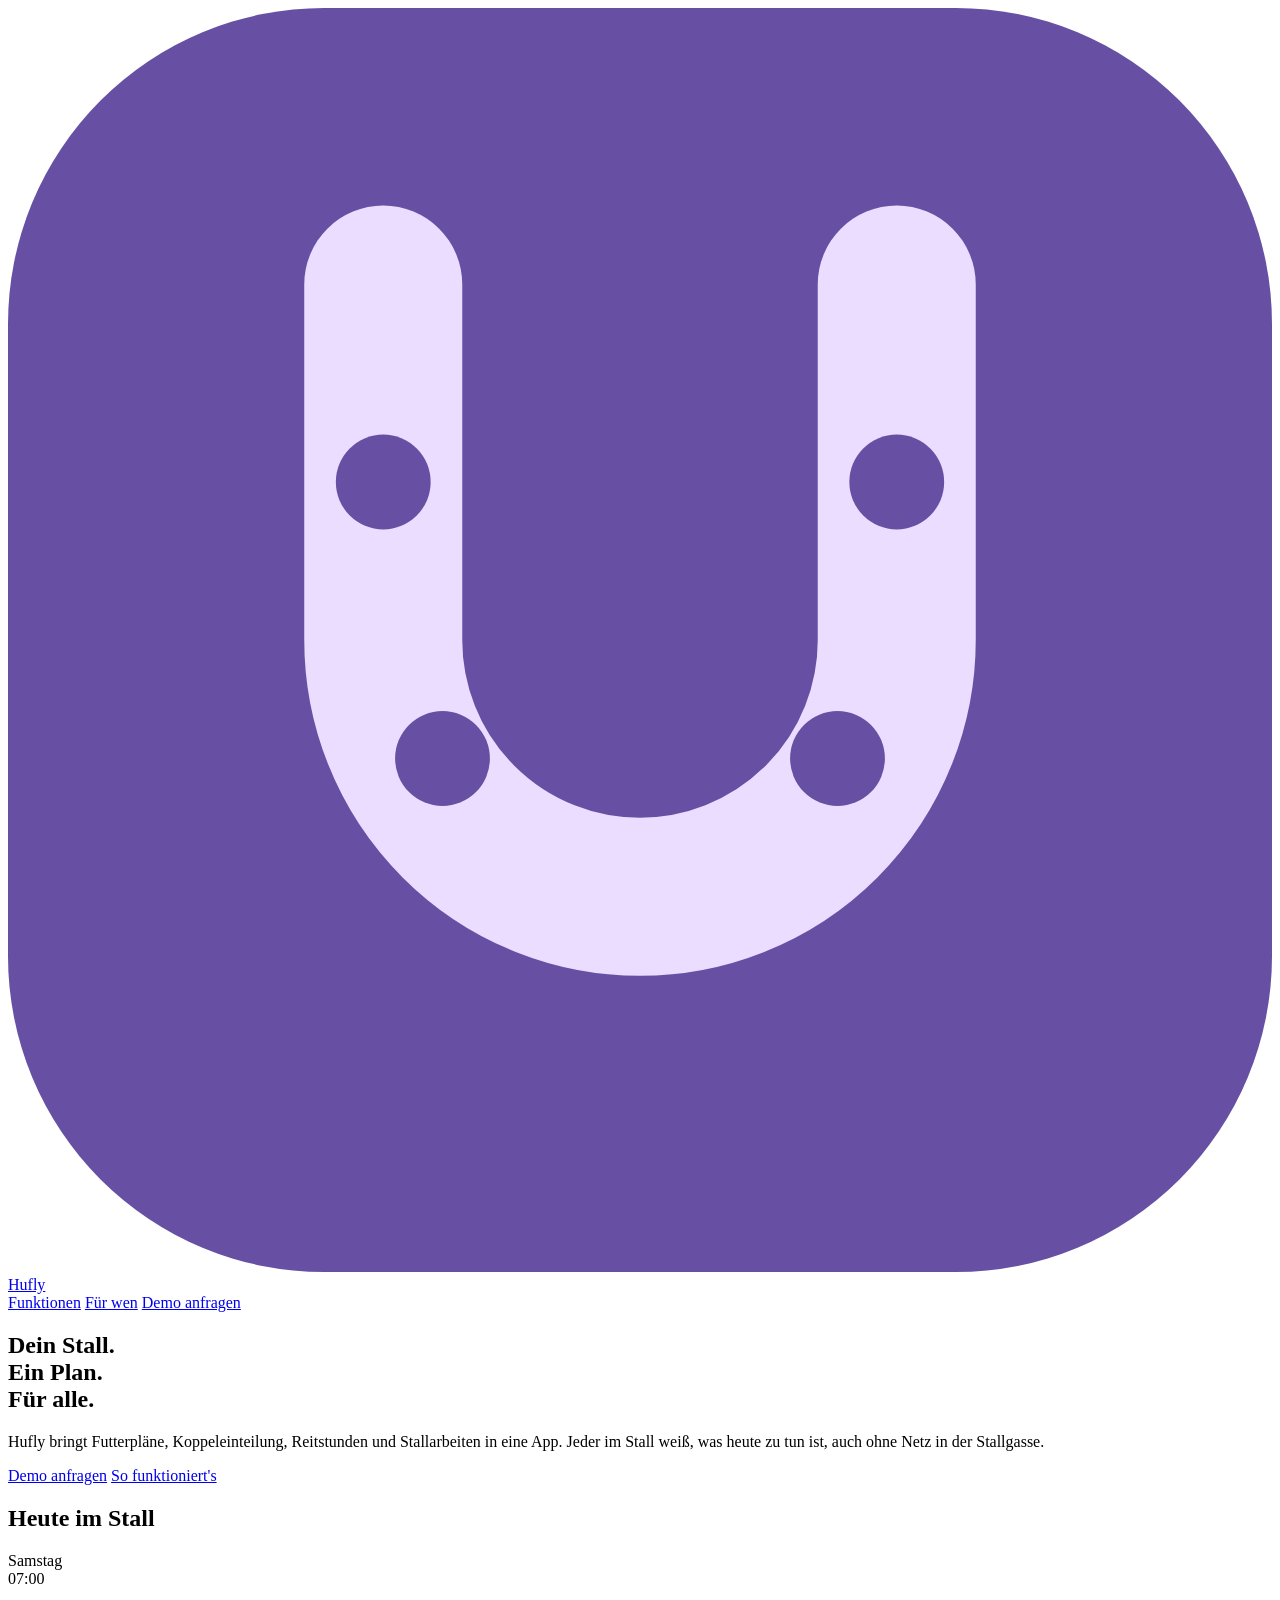
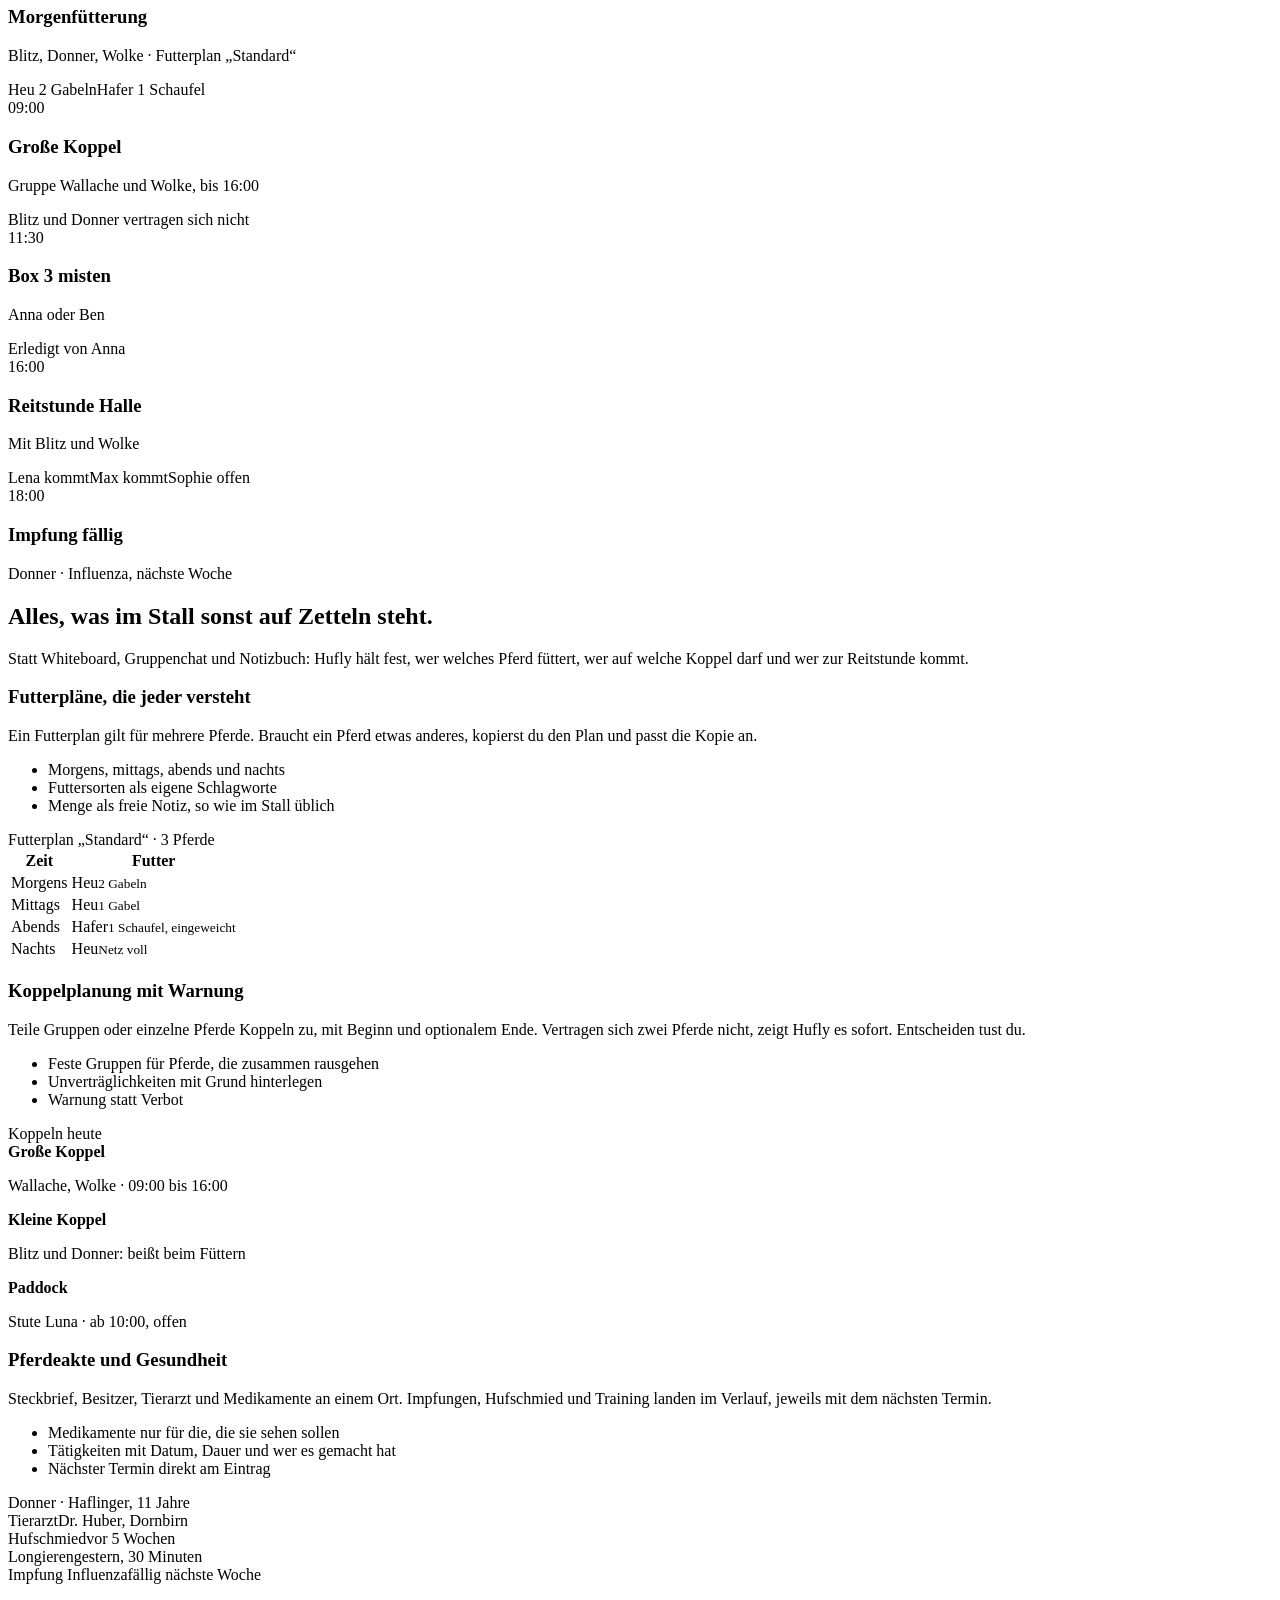
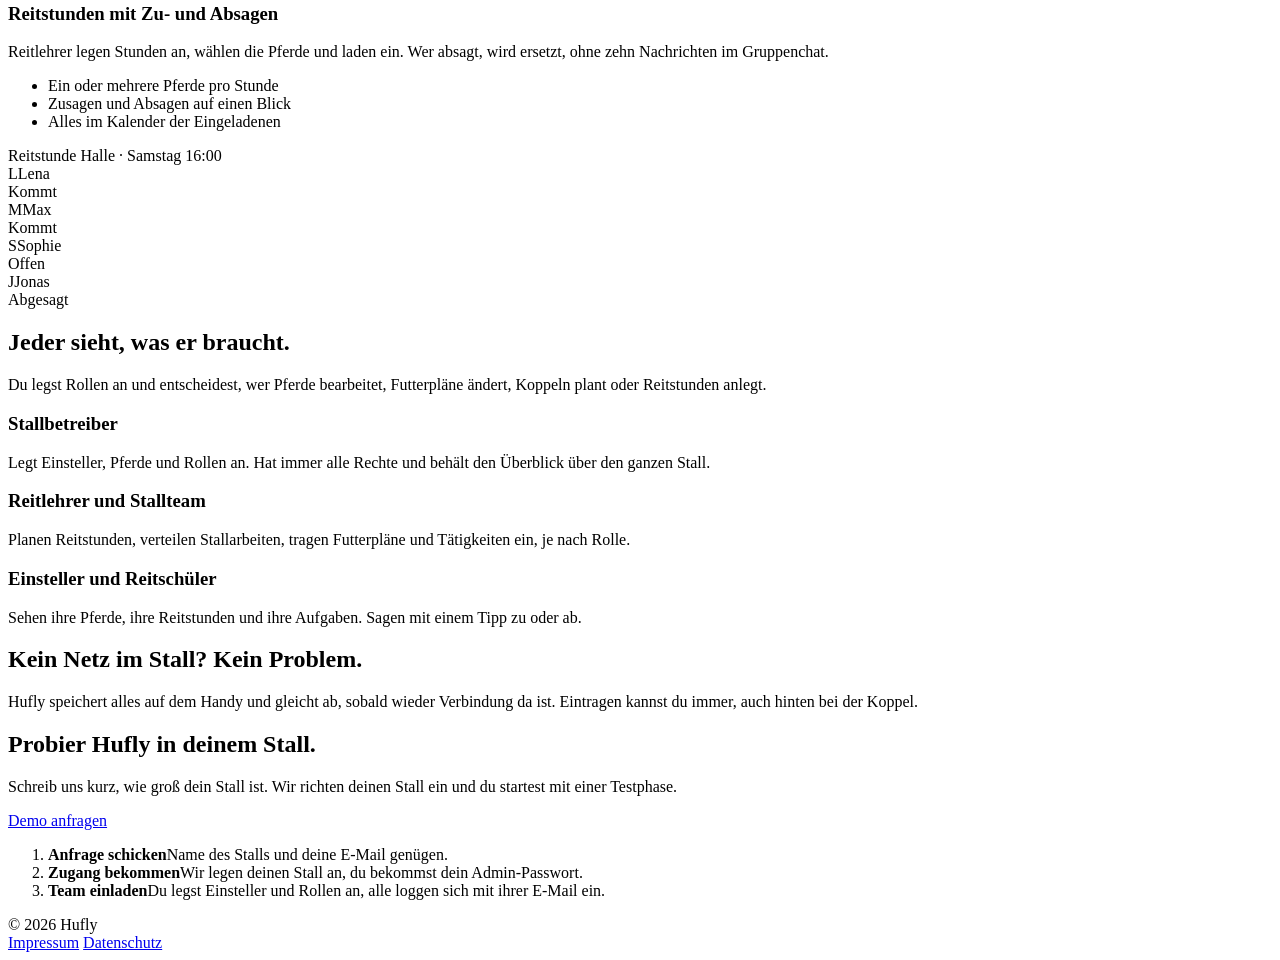
==== src/main/resources/static/index.html @ 6382a230 "Add the public sales website German landing page in the app's Material 3 colours with a "Heute im St" ====
<!doctype html>
<html lang="de">
<head>
<meta charset="utf-8">
<meta name="viewport" content="width=device-width, initial-scale=1">
<title>Hufly – Stallverwaltung für Pferde, Futter, Koppel und Reitstunden</title>
<meta name="description" content="Hufly organisiert deinen Stall: Pferdeakten, Futterpläne, Koppelplanung, Reitstunden und Stallarbeiten in einer App. Funktioniert auch ohne Netz.">
<meta name="theme-color" content="#6750A4">
<link rel="icon" href="/favicon.svg" type="image/svg+xml">
<link rel="preload" href="/assets/fonts/bricolage-grotesque-latin.woff2" as="font" type="font/woff2" crossorigin>
<link rel="stylesheet" href="/assets/site.css">
</head>
<body>

<header class="site-header">
  <div class="wrap">
    <a class="brand" href="/" aria-label="Hufly Startseite">
      <svg viewBox="0 0 64 64" aria-hidden="true"><rect width="64" height="64" rx="16" fill="#6750A4"/><path d="M19 14v18a13 13 0 0 0 26 0V14" fill="none" stroke="#EADDFF" stroke-width="8" stroke-linecap="round"/><g fill="#6750A4"><circle cx="19" cy="24" r="2.4"/><circle cx="45" cy="24" r="2.4"/><circle cx="22" cy="38" r="2.4"/><circle cx="42" cy="38" r="2.4"/></g></svg>
      Hufly
    </a>
    <nav class="site-nav" aria-label="Hauptnavigation">
      <a href="#funktionen">Funktionen</a>
      <a href="#rollen">Für wen</a>
      <a class="button small" href="#kontakt">Demo anfragen</a>
    </nav>
  </div>
</header>

<main>
  <section class="hero">
    <div class="wrap">
      <div>
        <h1>Dein Stall.<br>Ein Plan.<br>Für alle.</h1>
        <p class="lead">Hufly bringt Futterpläne, Koppeleinteilung, Reitstunden und Stallarbeiten in eine App. Jeder im Stall weiß, was heute zu tun ist, auch ohne Netz in der Stallgasse.</p>
        <div class="actions">
          <a class="button" href="#kontakt">Demo anfragen</a>
          <a class="button quiet" href="#funktionen">So funktioniert's</a>
        </div>
      </div>

      <section class="board" aria-label="Beispiel: ein Tag im Stall in der Hufly-App">
        <div class="board-head">
          <h2>Heute im Stall</h2>
          <span>Samstag</span>
        </div>
        <div class="slot">
          <time>07:00</time>
          <div>
            <h3>Morgenfütterung</h3>
            <p>Blitz, Donner, Wolke · Futterplan „Standard“</p>
            <div class="tags"><span class="tag">Heu 2 Gabeln</span><span class="tag">Hafer 1 Schaufel</span></div>
          </div>
        </div>
        <div class="slot">
          <time>09:00</time>
          <div>
            <h3>Große Koppel</h3>
            <p>Gruppe Wallache und Wolke, bis 16:00</p>
            <div class="tags"><span class="tag warn">Blitz und Donner vertragen sich nicht</span></div>
          </div>
        </div>
        <div class="slot">
          <time>11:30</time>
          <div>
            <h3>Box 3 misten</h3>
            <p>Anna oder Ben</p>
            <div class="tags"><span class="tag yes">Erledigt von Anna</span></div>
          </div>
        </div>
        <div class="slot">
          <time>16:00</time>
          <div>
            <h3>Reitstunde Halle</h3>
            <p>Mit Blitz und Wolke</p>
            <div class="tags"><span class="tag yes">Lena kommt</span><span class="tag yes">Max kommt</span><span class="tag">Sophie offen</span></div>
          </div>
        </div>
        <div class="slot">
          <time>18:00</time>
          <div>
            <h3>Impfung fällig</h3>
            <p>Donner · Influenza, nächste Woche</p>
          </div>
        </div>
      </section>
    </div>
  </section>

  <section class="features" id="funktionen">
    <div class="wrap">
      <h2 class="section-title">Alles, was im Stall sonst auf Zetteln steht.</h2>
      <p class="section-intro">Statt Whiteboard, Gruppenchat und Notizbuch: Hufly hält fest, wer welches Pferd füttert, wer auf welche Koppel darf und wer zur Reitstunde kommt.</p>

      <article class="feature">
        <div class="feature-text">
          <h3>Futterpläne, die jeder versteht</h3>
          <p>Ein Futterplan gilt für mehrere Pferde. Braucht ein Pferd etwas anderes, kopierst du den Plan und passt die Kopie an.</p>
          <ul>
            <li>Morgens, mittags, abends und nachts</li>
            <li>Futtersorten als eigene Schlagworte</li>
            <li>Menge als freie Notiz, so wie im Stall üblich</li>
          </ul>
        </div>
        <div class="panel" aria-label="Beispiel Futterplan">
          <div class="panel-title">Futterplan „Standard“ · 3 Pferde</div>
          <table class="mealplan">
            <thead><tr><th scope="col">Zeit</th><th scope="col">Futter</th></tr></thead>
            <tbody>
              <tr><td>Morgens</td><td>Heu<small>2 Gabeln</small></td></tr>
              <tr><td>Mittags</td><td>Heu<small>1 Gabel</small></td></tr>
              <tr><td>Abends</td><td>Hafer<small>1 Schaufel, eingeweicht</small></td></tr>
              <tr><td>Nachts</td><td>Heu<small>Netz voll</small></td></tr>
            </tbody>
          </table>
        </div>
      </article>

      <article class="feature">
        <div class="feature-text">
          <h3>Koppelplanung mit Warnung</h3>
          <p>Teile Gruppen oder einzelne Pferde Koppeln zu, mit Beginn und optionalem Ende. Vertragen sich zwei Pferde nicht, zeigt Hufly es sofort. Entscheiden tust du.</p>
          <ul>
            <li>Feste Gruppen für Pferde, die zusammen rausgehen</li>
            <li>Unverträglichkeiten mit Grund hinterlegen</li>
            <li>Warnung statt Verbot</li>
          </ul>
        </div>
        <div class="panel" aria-label="Beispiel Koppelplan">
          <div class="panel-title">Koppeln heute</div>
          <div class="paddock">
            <div class="paddock-row"><strong>Große Koppel</strong><p>Wallache, Wolke · 09:00 bis 16:00</p></div>
            <div class="paddock-row conflict"><strong>Kleine Koppel</strong><p>Blitz und Donner: beißt beim Füttern</p></div>
            <div class="paddock-row"><strong>Paddock</strong><p>Stute Luna · ab 10:00, offen</p></div>
          </div>
        </div>
      </article>

      <article class="feature">
        <div class="feature-text">
          <h3>Pferdeakte und Gesundheit</h3>
          <p>Steckbrief, Besitzer, Tierarzt und Medikamente an einem Ort. Impfungen, Hufschmied und Training landen im Verlauf, jeweils mit dem nächsten Termin.</p>
          <ul>
            <li>Medikamente nur für die, die sie sehen sollen</li>
            <li>Tätigkeiten mit Datum, Dauer und wer es gemacht hat</li>
            <li>Nächster Termin direkt am Eintrag</li>
          </ul>
        </div>
        <div class="panel" aria-label="Beispiel Pferdeakte">
          <div class="panel-title">Donner · Haflinger, 11 Jahre</div>
          <div class="record">
            <div class="record-row"><span>Tierarzt</span><span>Dr. Huber, Dornbirn</span></div>
            <div class="record-row"><span>Hufschmied</span><span>vor 5 Wochen</span></div>
            <div class="record-row"><span>Longieren</span><span>gestern, 30 Minuten</span></div>
            <div class="record-row due"><span>Impfung Influenza</span><span>fällig nächste Woche</span></div>
          </div>
        </div>
      </article>

      <article class="feature">
        <div class="feature-text">
          <h3>Reitstunden mit Zu- und Absagen</h3>
          <p>Reitlehrer legen Stunden an, wählen die Pferde und laden ein. Wer absagt, wird ersetzt, ohne zehn Nachrichten im Gruppenchat.</p>
          <ul>
            <li>Ein oder mehrere Pferde pro Stunde</li>
            <li>Zusagen und Absagen auf einen Blick</li>
            <li>Alles im Kalender der Eingeladenen</li>
          </ul>
        </div>
        <div class="panel" aria-label="Beispiel Reitstunde">
          <div class="panel-title">Reitstunde Halle · Samstag 16:00</div>
          <div class="invitees">
            <div class="invitee"><div><span class="avatar">L</span>Lena</div><span class="tag yes">Kommt</span></div>
            <div class="invitee"><div><span class="avatar">M</span>Max</div><span class="tag yes">Kommt</span></div>
            <div class="invitee"><div><span class="avatar">S</span>Sophie</div><span class="tag">Offen</span></div>
            <div class="invitee"><div><span class="avatar">J</span>Jonas</div><span class="tag warn">Abgesagt</span></div>
          </div>
        </div>
      </article>
    </div>
  </section>

  <section class="roles" id="rollen">
    <div class="wrap">
      <h2 class="section-title">Jeder sieht, was er braucht.</h2>
      <p class="section-intro">Du legst Rollen an und entscheidest, wer Pferde bearbeitet, Futterpläne ändert, Koppeln plant oder Reitstunden anlegt.</p>
      <div class="role-grid">
        <div class="role">
          <h3>Stallbetreiber</h3>
          <p>Legt Einsteller, Pferde und Rollen an. Hat immer alle Rechte und behält den Überblick über den ganzen Stall.</p>
        </div>
        <div class="role">
          <h3>Reitlehrer und Stallteam</h3>
          <p>Planen Reitstunden, verteilen Stallarbeiten, tragen Futterpläne und Tätigkeiten ein, je nach Rolle.</p>
        </div>
        <div class="role">
          <h3>Einsteller und Reitschüler</h3>
          <p>Sehen ihre Pferde, ihre Reitstunden und ihre Aufgaben. Sagen mit einem Tipp zu oder ab.</p>
        </div>
      </div>
    </div>
  </section>

  <section class="offline">
    <div class="wrap">
      <h2>Kein Netz im Stall? Kein Problem.</h2>
      <p>Hufly speichert alles auf dem Handy und gleicht ab, sobald wieder Verbindung da ist. Eintragen kannst du immer, auch hinten bei der Koppel.</p>
    </div>
  </section>

  <section class="contact" id="kontakt">
    <div class="wrap">
      <div>
        <h2>Probier Hufly in deinem Stall.</h2>
        <p class="section-intro">Schreib uns kurz, wie groß dein Stall ist. Wir richten deinen Stall ein und du startest mit einer Testphase.</p>
        <div class="actions contact-actions">
          <!-- TODO: real contact address -->
          <a class="button" href="mailto:kontakt@hufly.app?subject=Demo%20f%C3%BCr%20meinen%20Stall">Demo anfragen</a>
        </div>
      </div>
      <ol class="steps">
        <li><div><strong>Anfrage schicken</strong><span>Name des Stalls und deine E-Mail genügen.</span></div></li>
        <li><div><strong>Zugang bekommen</strong><span>Wir legen deinen Stall an, du bekommst dein Admin-Passwort.</span></div></li>
        <li><div><strong>Team einladen</strong><span>Du legst Einsteller und Rollen an, alle loggen sich mit ihrer E-Mail ein.</span></div></li>
      </ol>
    </div>
  </section>
</main>

<footer class="site-footer">
  <div class="wrap">
    <span>© 2026 Hufly</span>
    <nav aria-label="Rechtliches">
      <a href="/impressum.html">Impressum</a>
      <a href="/datenschutz.html">Datenschutz</a>
    </nav>
  </div>
</footer>

</body>
</html>
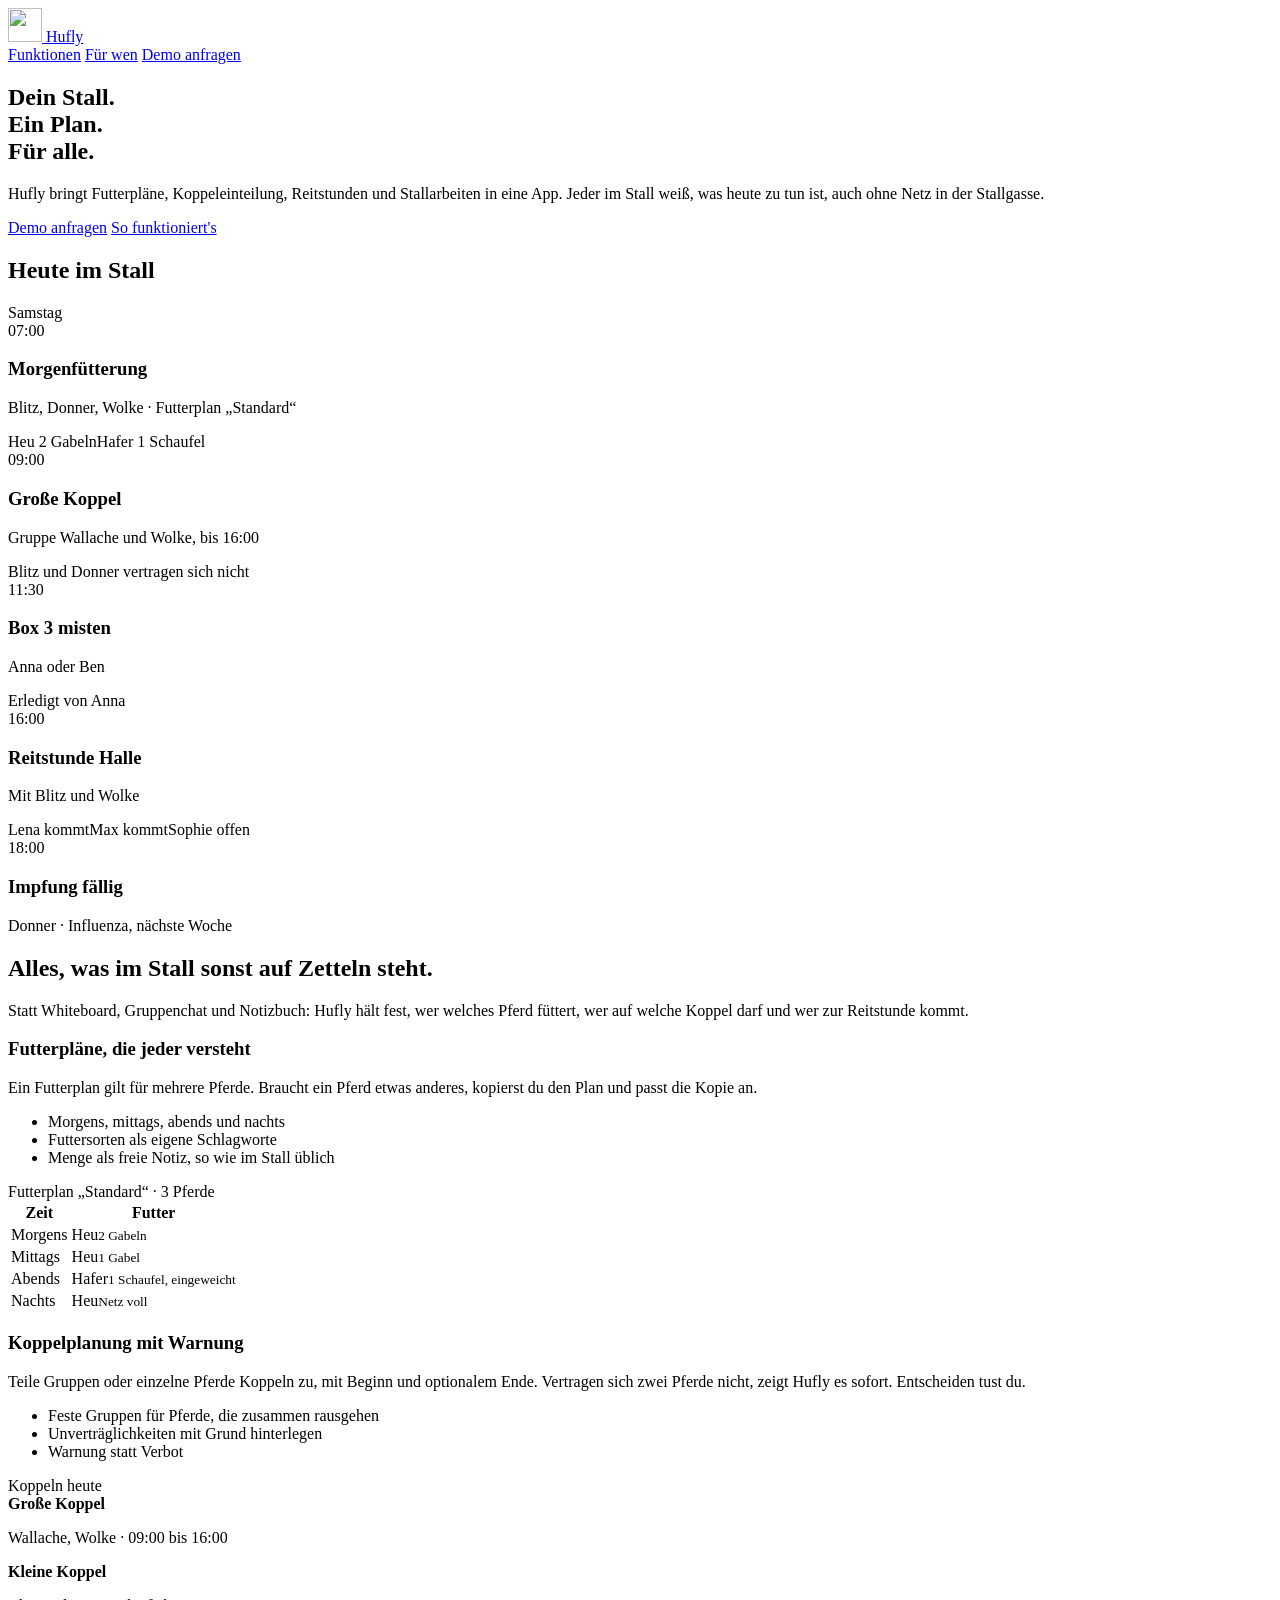
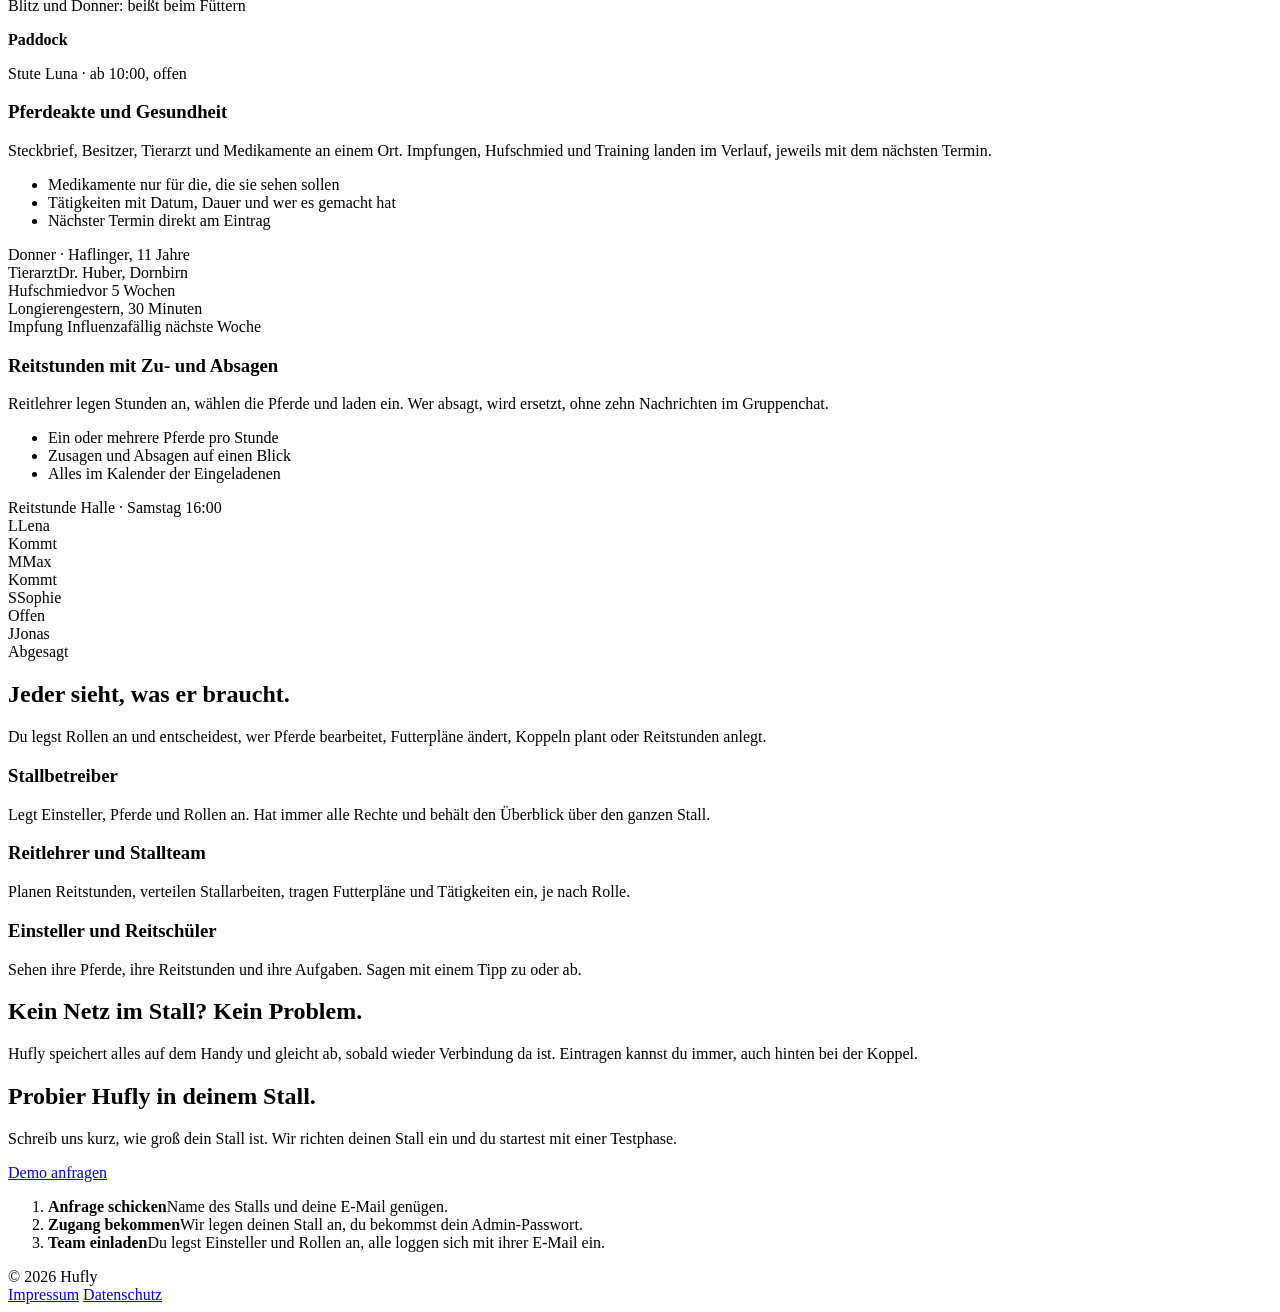
==== commit 554f8c18: "Use the app icon and its colours on the website, scroll smoothly The logo, favicon and apple-touch-i" ====
--- a/src/main/resources/static/index.html
+++ b/src/main/resources/static/index.html
@@ -5,8 +5,10 @@
 <meta name="viewport" content="width=device-width, initial-scale=1">
 <title>Hufly – Stallverwaltung für Pferde, Futter, Koppel und Reitstunden</title>
 <meta name="description" content="Hufly organisiert deinen Stall: Pferdeakten, Futterpläne, Koppelplanung, Reitstunden und Stallarbeiten in einer App. Funktioniert auch ohne Netz.">
-<meta name="theme-color" content="#6750A4">
+<meta name="theme-color" content="#F8F9FE" media="(prefers-color-scheme: light)">
+<meta name="theme-color" content="#111417" media="(prefers-color-scheme: dark)">
 <link rel="icon" href="/favicon.svg" type="image/svg+xml">
+<link rel="apple-touch-icon" href="/assets/apple-touch-icon.png">
 <link rel="preload" href="/assets/fonts/bricolage-grotesque-latin.woff2" as="font" type="font/woff2" crossorigin>
 <link rel="stylesheet" href="/assets/site.css">
 </head>
@@ -15,7 +17,7 @@
 <header class="site-header">
   <div class="wrap">
     <a class="brand" href="/" aria-label="Hufly Startseite">
-      <svg viewBox="0 0 64 64" aria-hidden="true"><rect width="64" height="64" rx="16" fill="#6750A4"/><path d="M19 14v18a13 13 0 0 0 26 0V14" fill="none" stroke="#EADDFF" stroke-width="8" stroke-linecap="round"/><g fill="#6750A4"><circle cx="19" cy="24" r="2.4"/><circle cx="45" cy="24" r="2.4"/><circle cx="22" cy="38" r="2.4"/><circle cx="42" cy="38" r="2.4"/></g></svg>
+      <img src="/favicon.svg" alt="" width="34" height="34">
       Hufly
     </a>
     <nav class="site-nav" aria-label="Hauptnavigation">
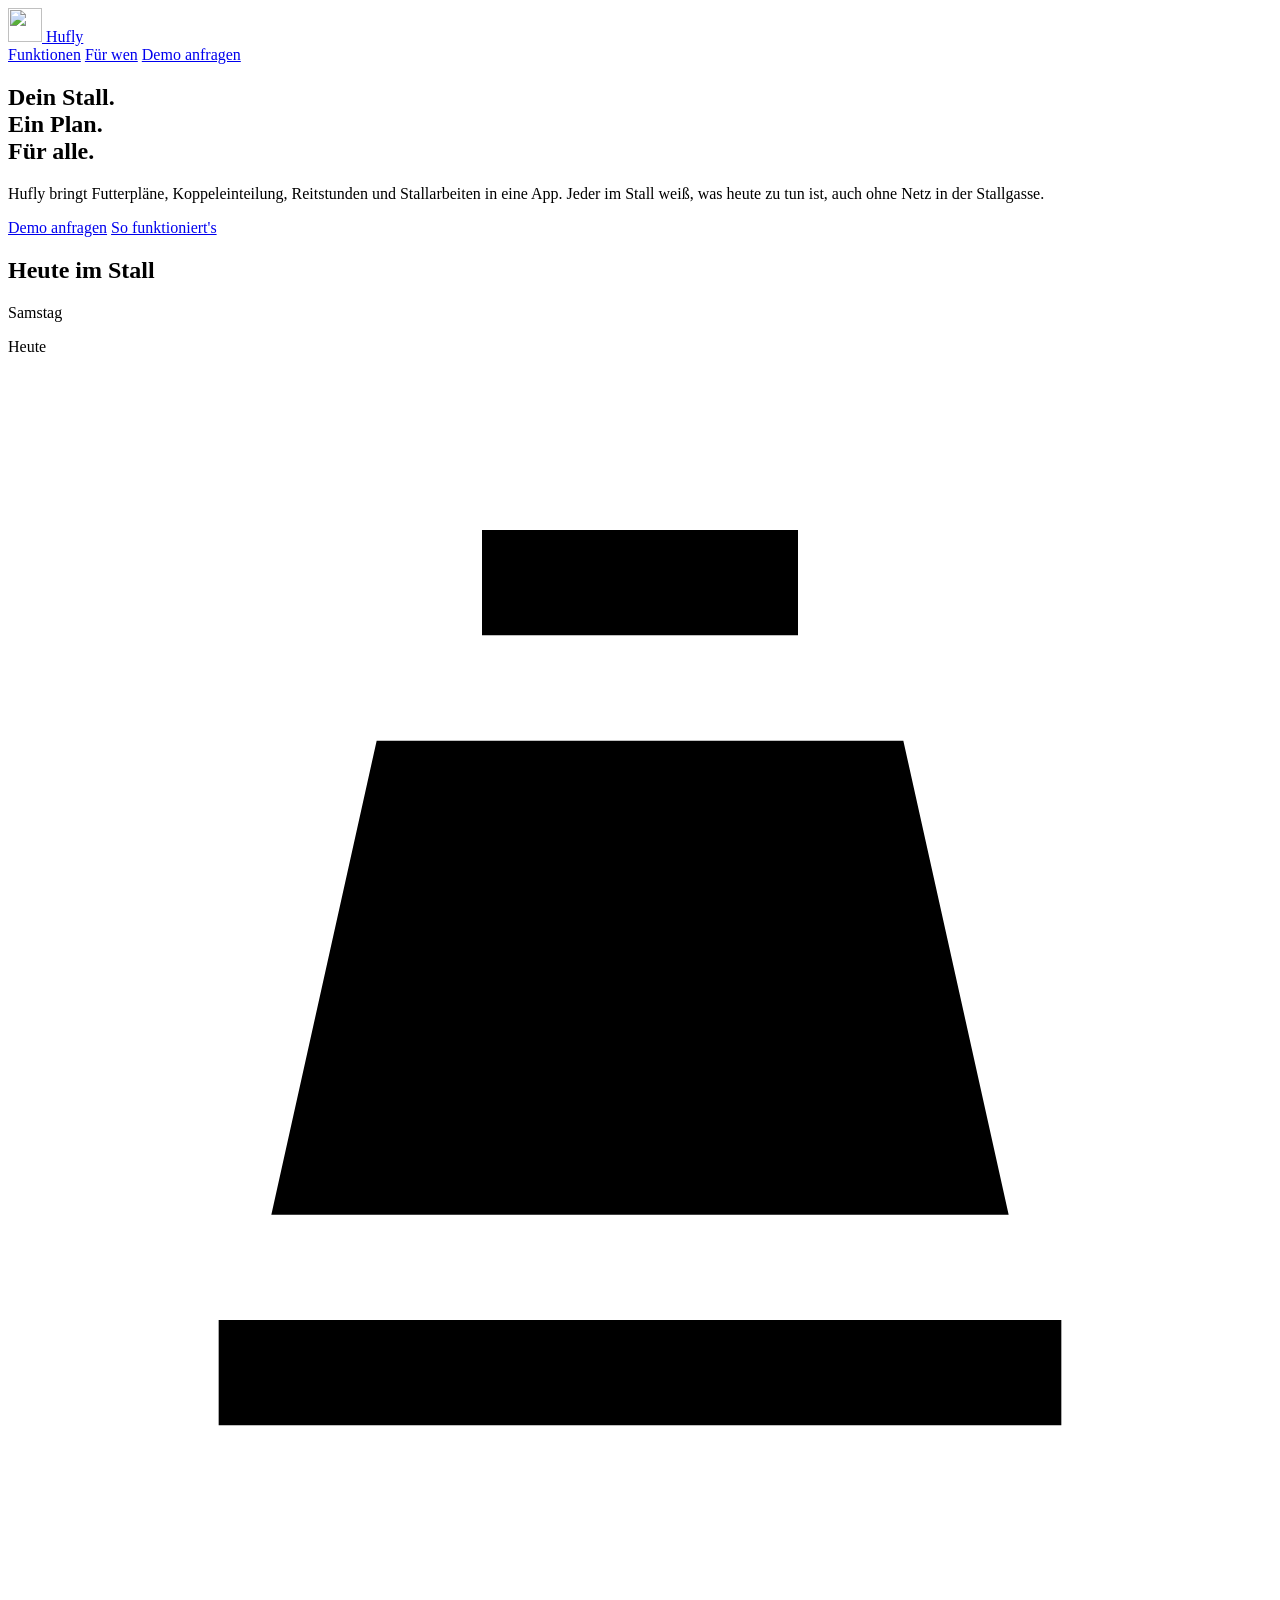
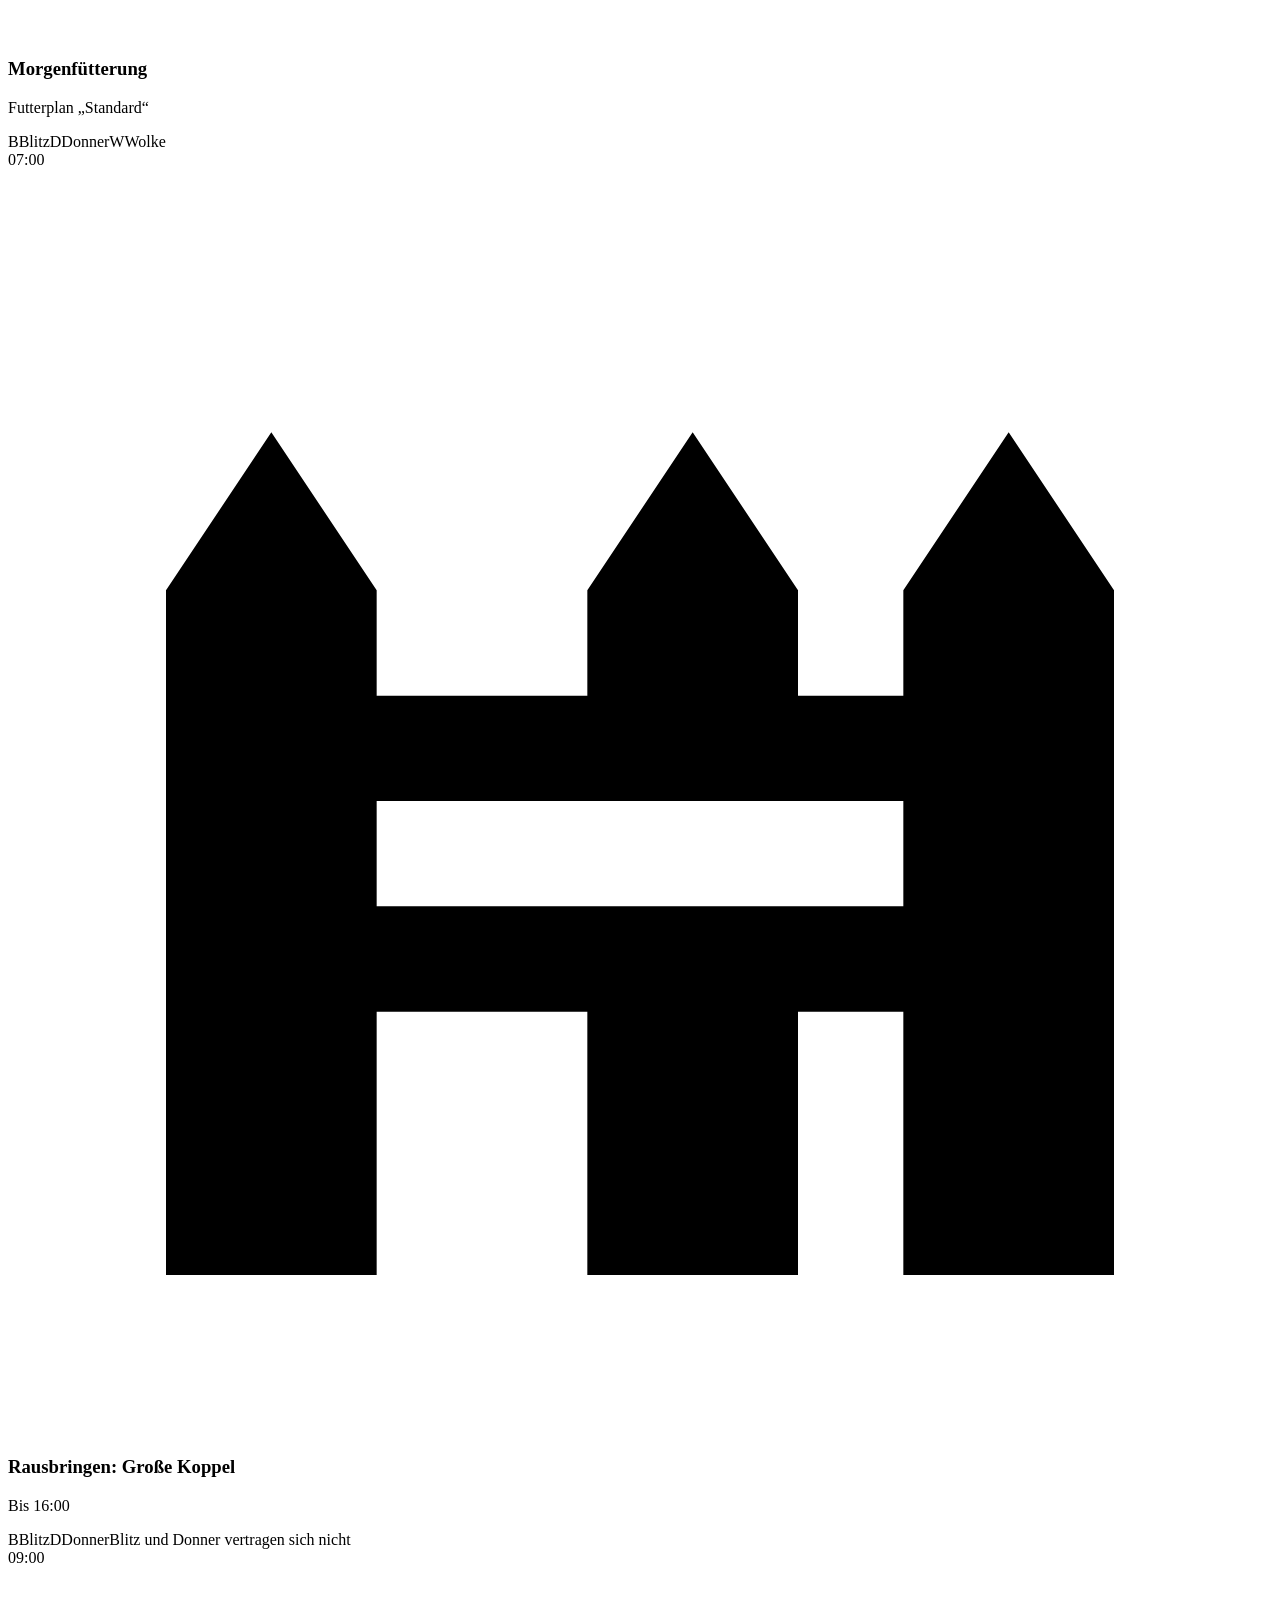
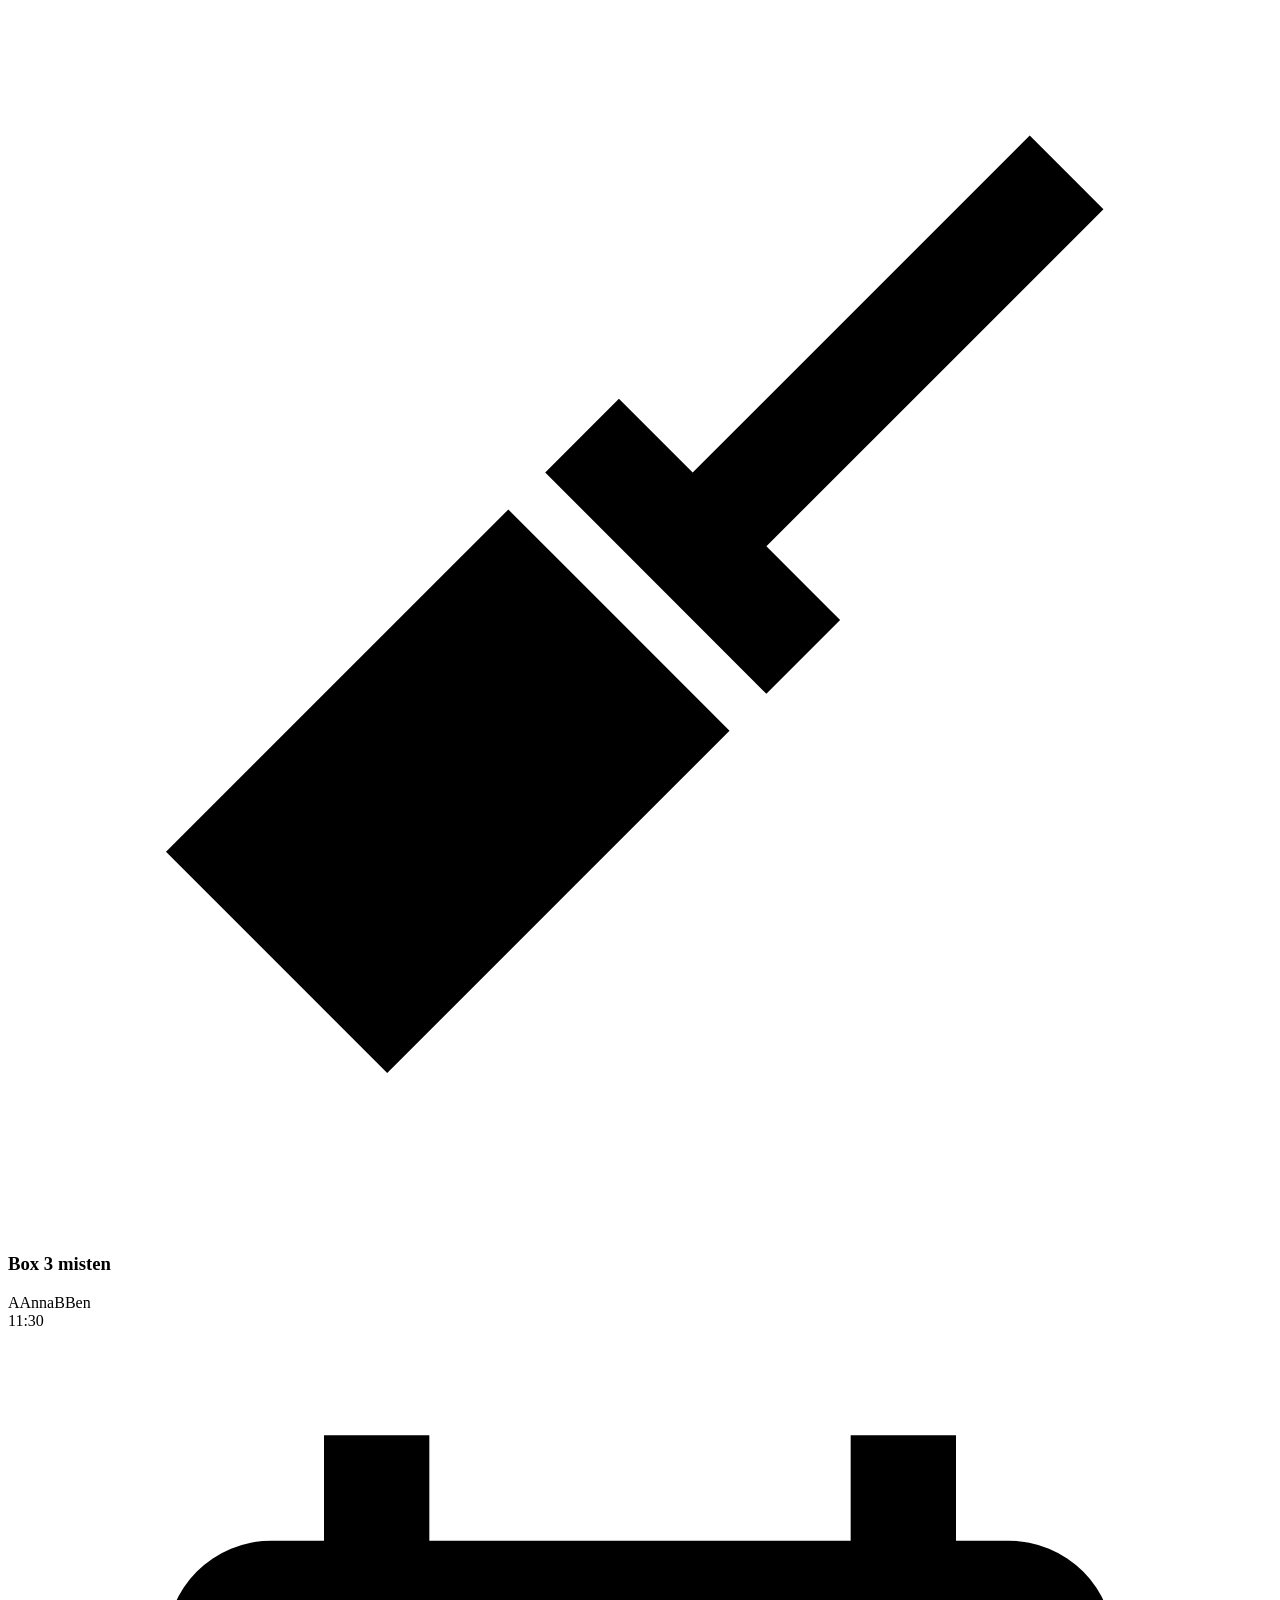
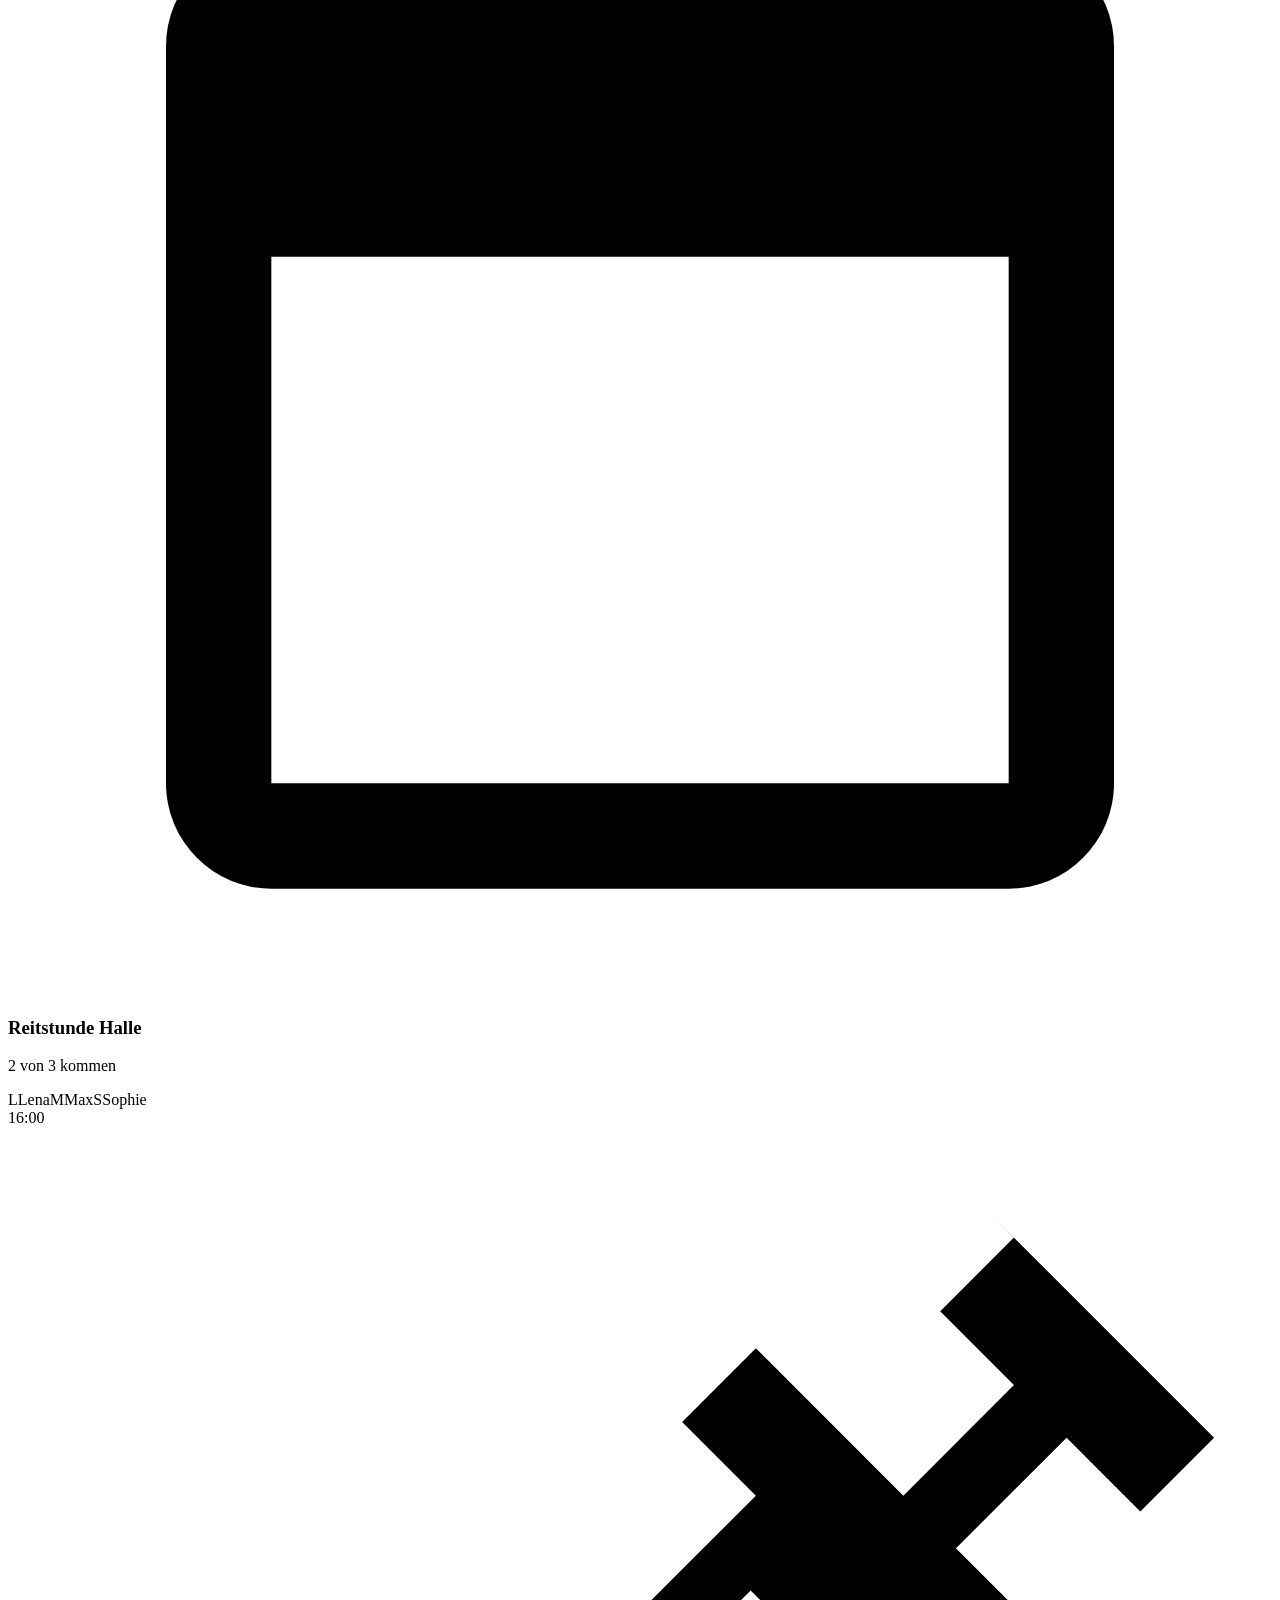
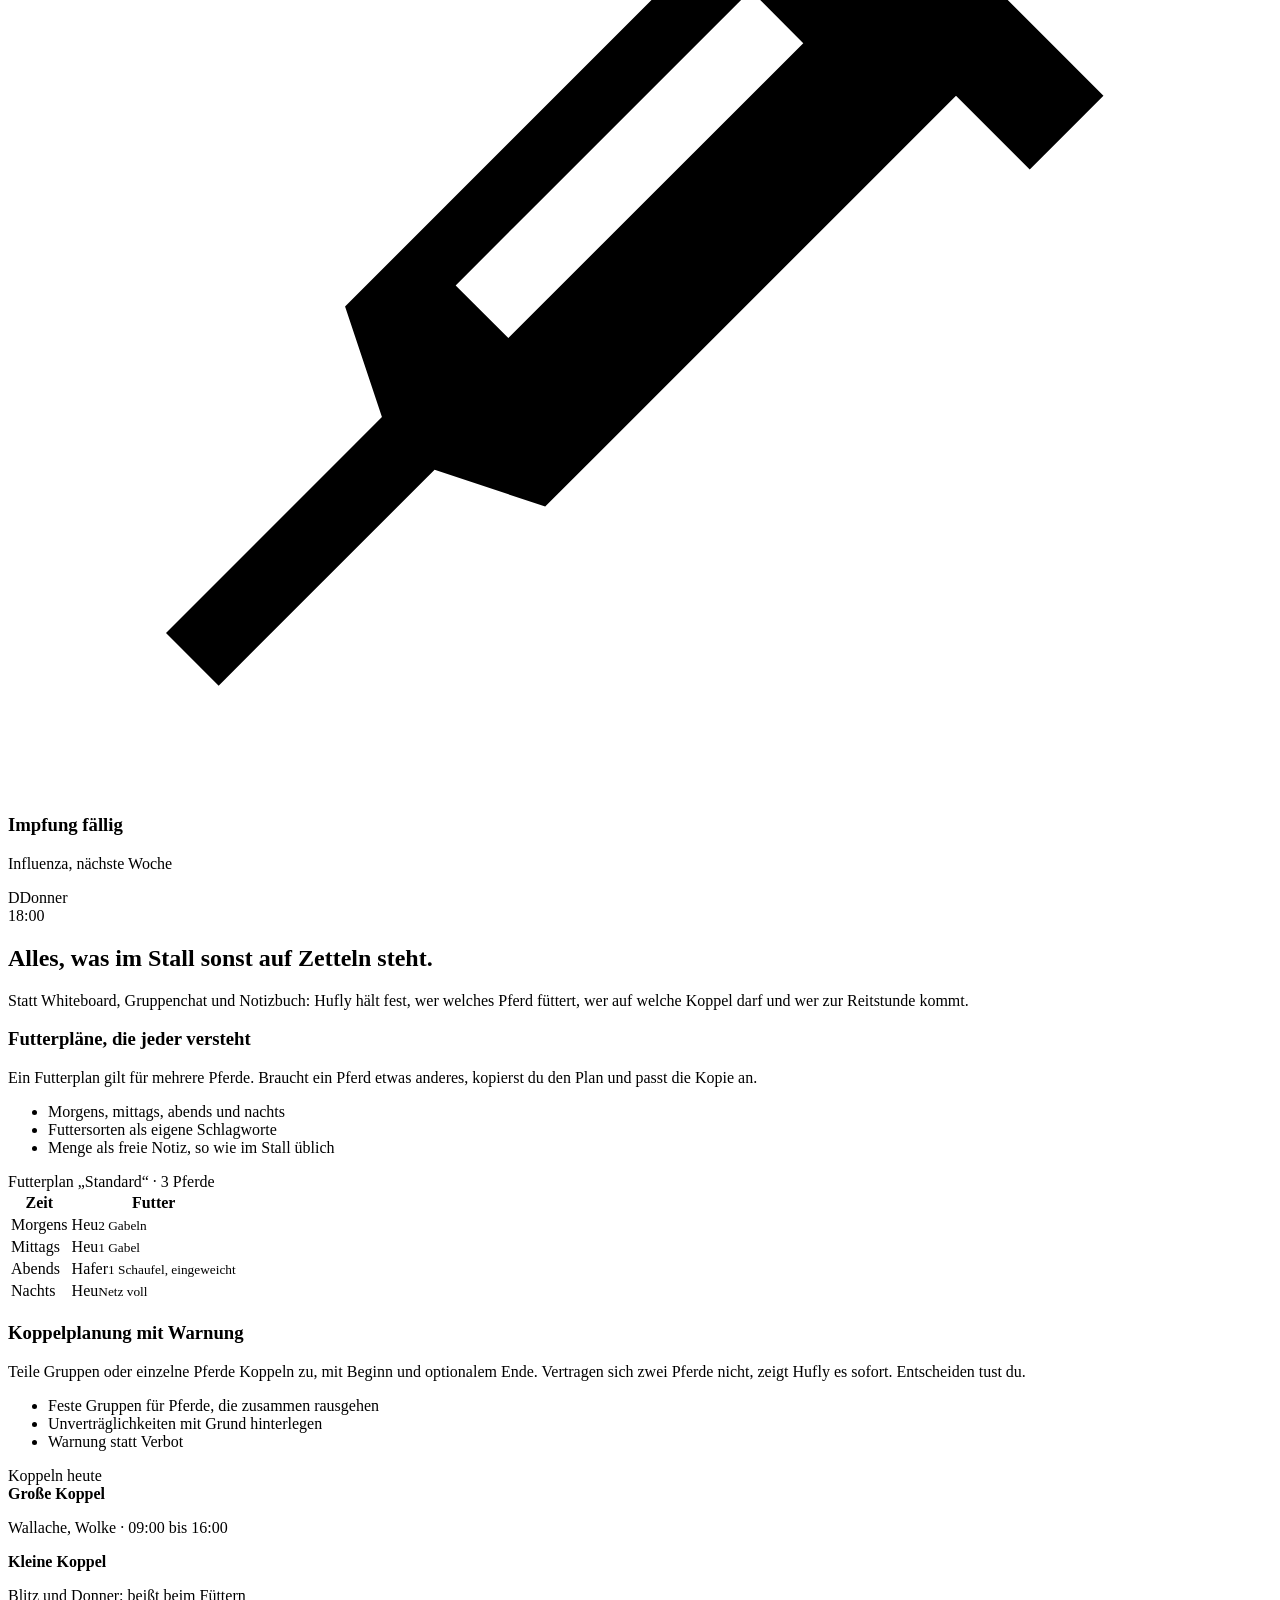
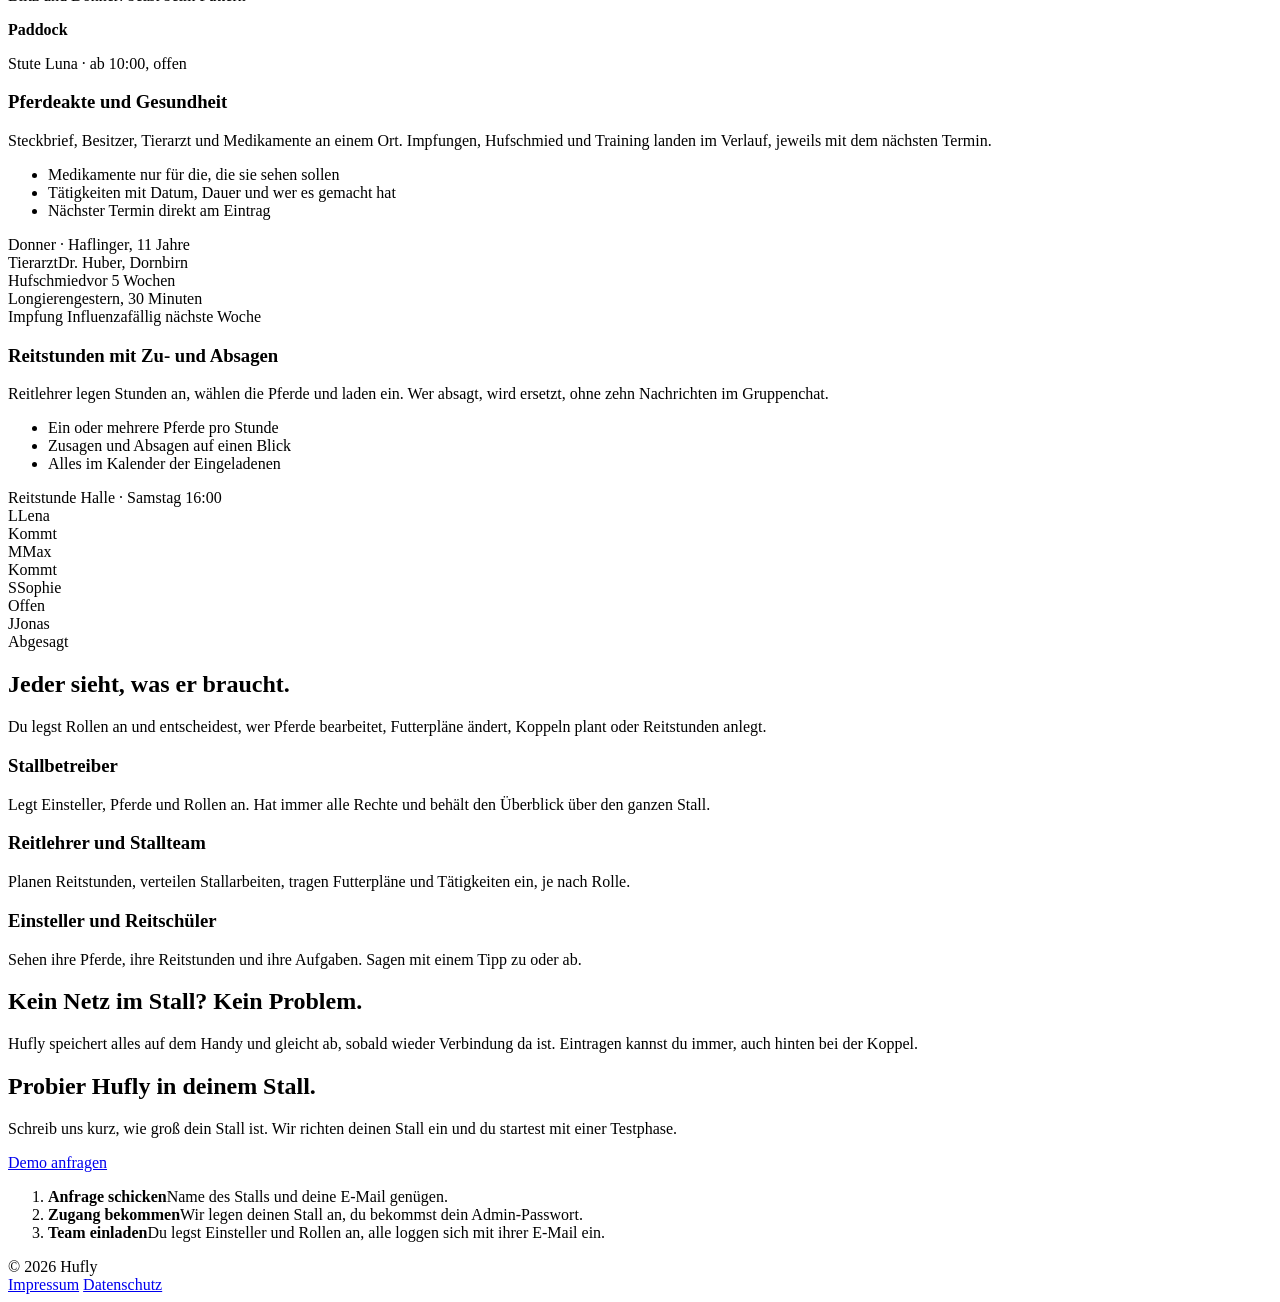
==== commit 8554753a: "Show the website's day board like the app's task rows Category badge with corner checkbox, title, ho" ====
--- a/src/main/resources/static/index.html
+++ b/src/main/resources/static/index.html
@@ -45,44 +45,51 @@
           <h2>Heute im Stall</h2>
           <span>Samstag</span>
         </div>
-        <div class="slot">
+        <p class="board-label">Heute</p>
+        <div class="item done">
+          <span class="badge" style="--c:#66BB6A"><svg viewBox="0 0 24 24" aria-hidden="true"><path d="M4 20h16v-2H4v2zm1-4h14l-2-9H7l-2 9zm4-11h6V3H9v2z"/></svg><span class="box on"></span></span>
+          <div>
+            <h3>Morgenfütterung</h3>
+            <p>Futterplan „Standard“</p>
+            <div class="chips"><span class="chip horse"><span class="dot">B</span>Blitz</span><span class="chip horse"><span class="dot">D</span>Donner</span><span class="chip horse"><span class="dot">W</span>Wolke</span></div>
+          </div>
           <time>07:00</time>
-          <div>
-            <h3>Morgenfütterung</h3>
-            <p>Blitz, Donner, Wolke · Futterplan „Standard“</p>
-            <div class="tags"><span class="tag">Heu 2 Gabeln</span><span class="tag">Hafer 1 Schaufel</span></div>
-          </div>
-        </div>
-        <div class="slot">
+        </div>
+        <div class="item">
+          <span class="badge" style="--c:#8D6E63"><svg viewBox="0 0 24 24" aria-hidden="true"><path d="M3 21V8l2-3 2 3v2h4V8l2-3 2 3v2h2V8l2-3 2 3v13h-4v-5h-2v5h-4v-5H7v5H3zm4-7h10v-2H7v2z"/></svg><span class="box"></span></span>
+          <div>
+            <h3>Rausbringen: Große Koppel</h3>
+            <p>Bis 16:00</p>
+            <div class="chips"><span class="chip horse"><span class="dot">B</span>Blitz</span><span class="chip horse"><span class="dot">D</span>Donner</span><span class="tag warn">Blitz und Donner vertragen sich nicht</span></div>
+          </div>
           <time>09:00</time>
-          <div>
-            <h3>Große Koppel</h3>
-            <p>Gruppe Wallache und Wolke, bis 16:00</p>
-            <div class="tags"><span class="tag warn">Blitz und Donner vertragen sich nicht</span></div>
-          </div>
-        </div>
-        <div class="slot">
+        </div>
+        <div class="item">
+          <span class="badge" style="--c:#42A5F5"><svg viewBox="0 0 24 24" aria-hidden="true"><path d="M19.4 3.2 13 9.6l-1.4-1.4-1.4 1.4 4.2 4.2 1.4-1.4-1.4-1.4 6.4-6.4-1.4-1.4zM9.5 10.3 3 16.8 7.2 21l6.5-6.5-4.2-4.2z"/></svg><span class="box"></span></span>
+          <div>
+            <h3>Box 3 misten</h3>
+            
+            <div class="chips"><span class="chip me"><span class="dot">A</span>Anna</span><span class="chip"><span class="dot">B</span>Ben</span></div>
+          </div>
           <time>11:30</time>
-          <div>
-            <h3>Box 3 misten</h3>
-            <p>Anna oder Ben</p>
-            <div class="tags"><span class="tag yes">Erledigt von Anna</span></div>
-          </div>
-        </div>
-        <div class="slot">
+        </div>
+        <div class="item">
+          <span class="badge" style="--c:#AB47BC"><svg viewBox="0 0 24 24" aria-hidden="true"><path d="M19 4h-1V2h-2v2H8V2H6v2H5a2 2 0 0 0-2 2v14a2 2 0 0 0 2 2h14a2 2 0 0 0 2-2V6a2 2 0 0 0-2-2zm0 16H5V10h14v10z"/></svg></span>
+          <div>
+            <h3>Reitstunde Halle</h3>
+            <p>2 von 3 kommen</p>
+            <div class="chips"><span class="chip"><span class="dot">L</span>Lena</span><span class="chip"><span class="dot">M</span>Max</span><span class="chip"><span class="dot">S</span>Sophie</span></div>
+          </div>
           <time>16:00</time>
-          <div>
-            <h3>Reitstunde Halle</h3>
-            <p>Mit Blitz und Wolke</p>
-            <div class="tags"><span class="tag yes">Lena kommt</span><span class="tag yes">Max kommt</span><span class="tag">Sophie offen</span></div>
-          </div>
-        </div>
-        <div class="slot">
+        </div>
+        <div class="item">
+          <span class="badge" style="--c:#EF5350"><svg viewBox="0 0 24 24" aria-hidden="true"><path d="m19.1 2.1-1.4 1.4 1.4 1.4-2.1 2.1-2.8-2.8-1.4 1.4 1.4 1.4-7.8 7.8.7 2.1L3 21l1 1 4.1-4.1 2.1.7 7.8-7.8 1.4 1.4 1.4-1.4-2.8-2.8 2.1-2.1 1.4 1.4 1.4-1.4-4.2-4.2zM9.5 15.4l-1-1 5.6-5.6 1 1-5.6 5.6z"/></svg></span>
+          <div>
+            <h3>Impfung fällig</h3>
+            <p>Influenza, nächste Woche</p>
+            <div class="chips"><span class="chip horse"><span class="dot">D</span>Donner</span></div>
+          </div>
           <time>18:00</time>
-          <div>
-            <h3>Impfung fällig</h3>
-            <p>Donner · Influenza, nächste Woche</p>
-          </div>
         </div>
       </section>
     </div>
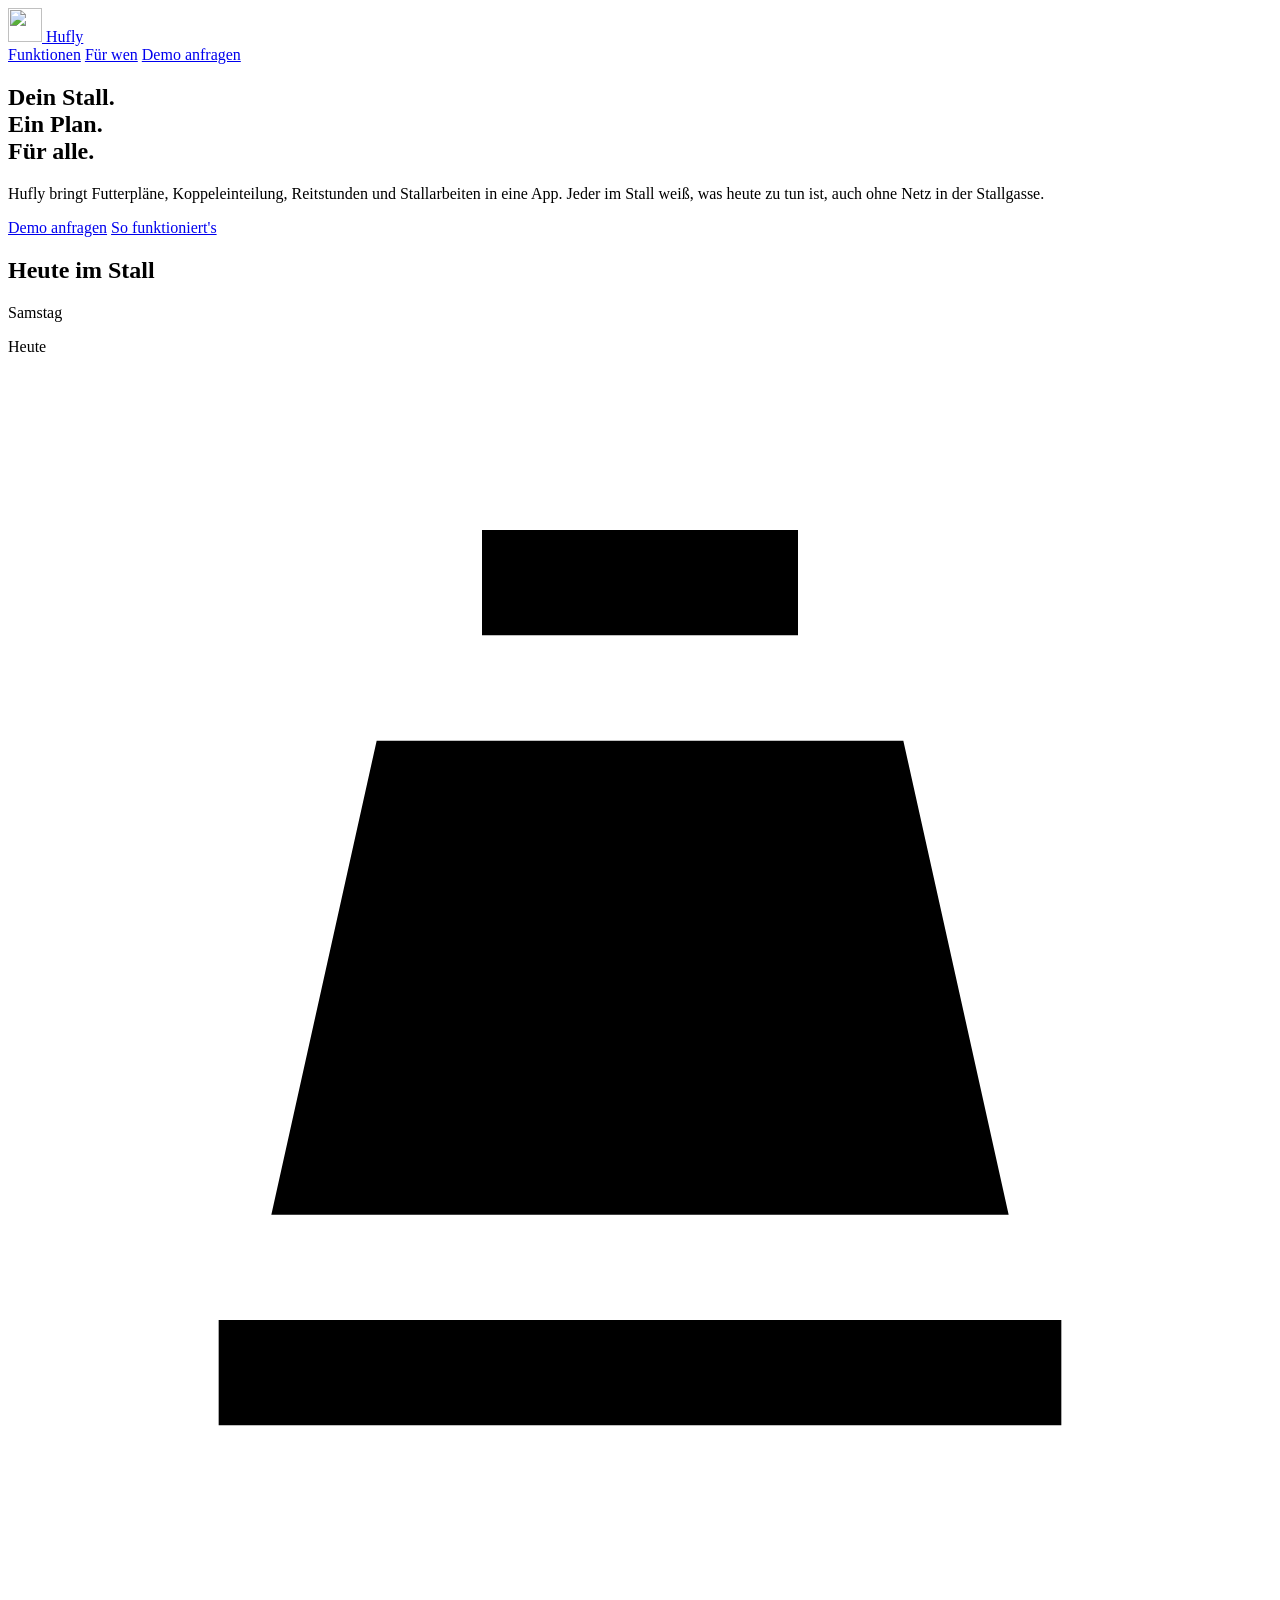
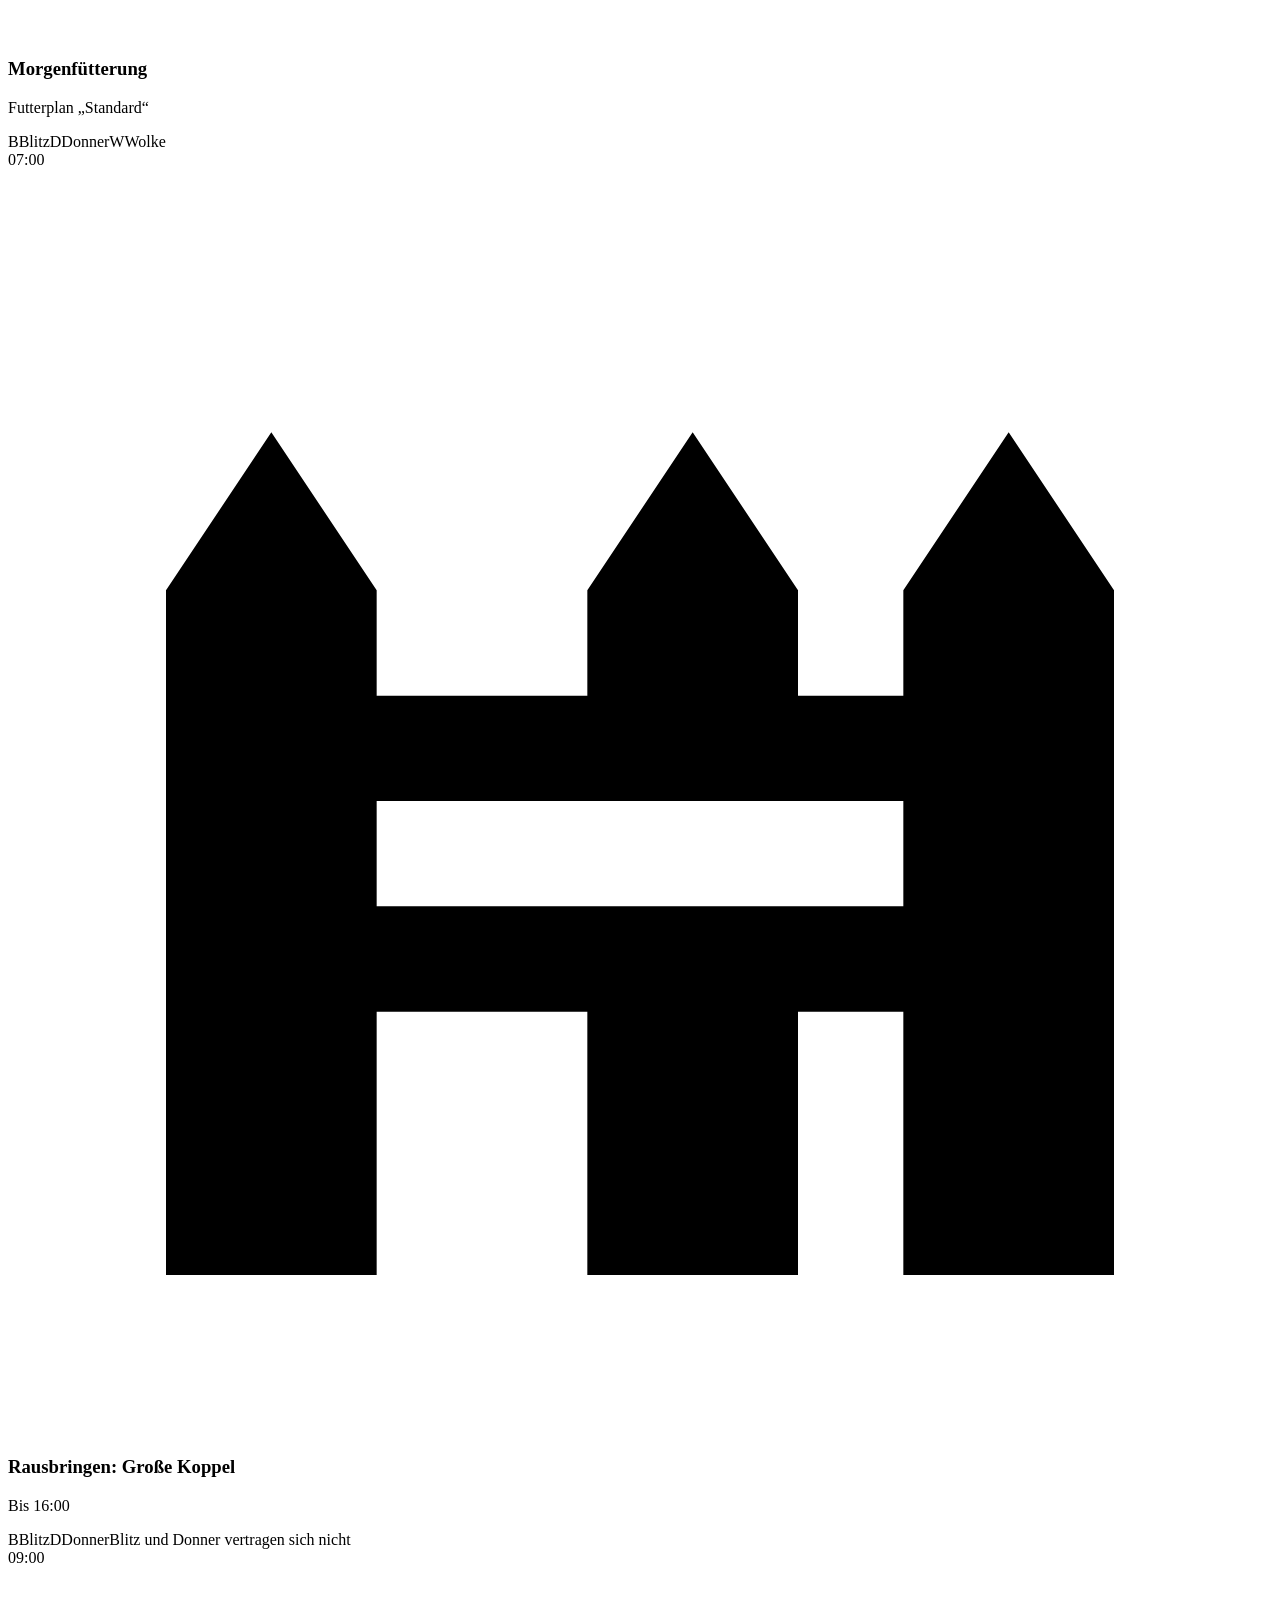
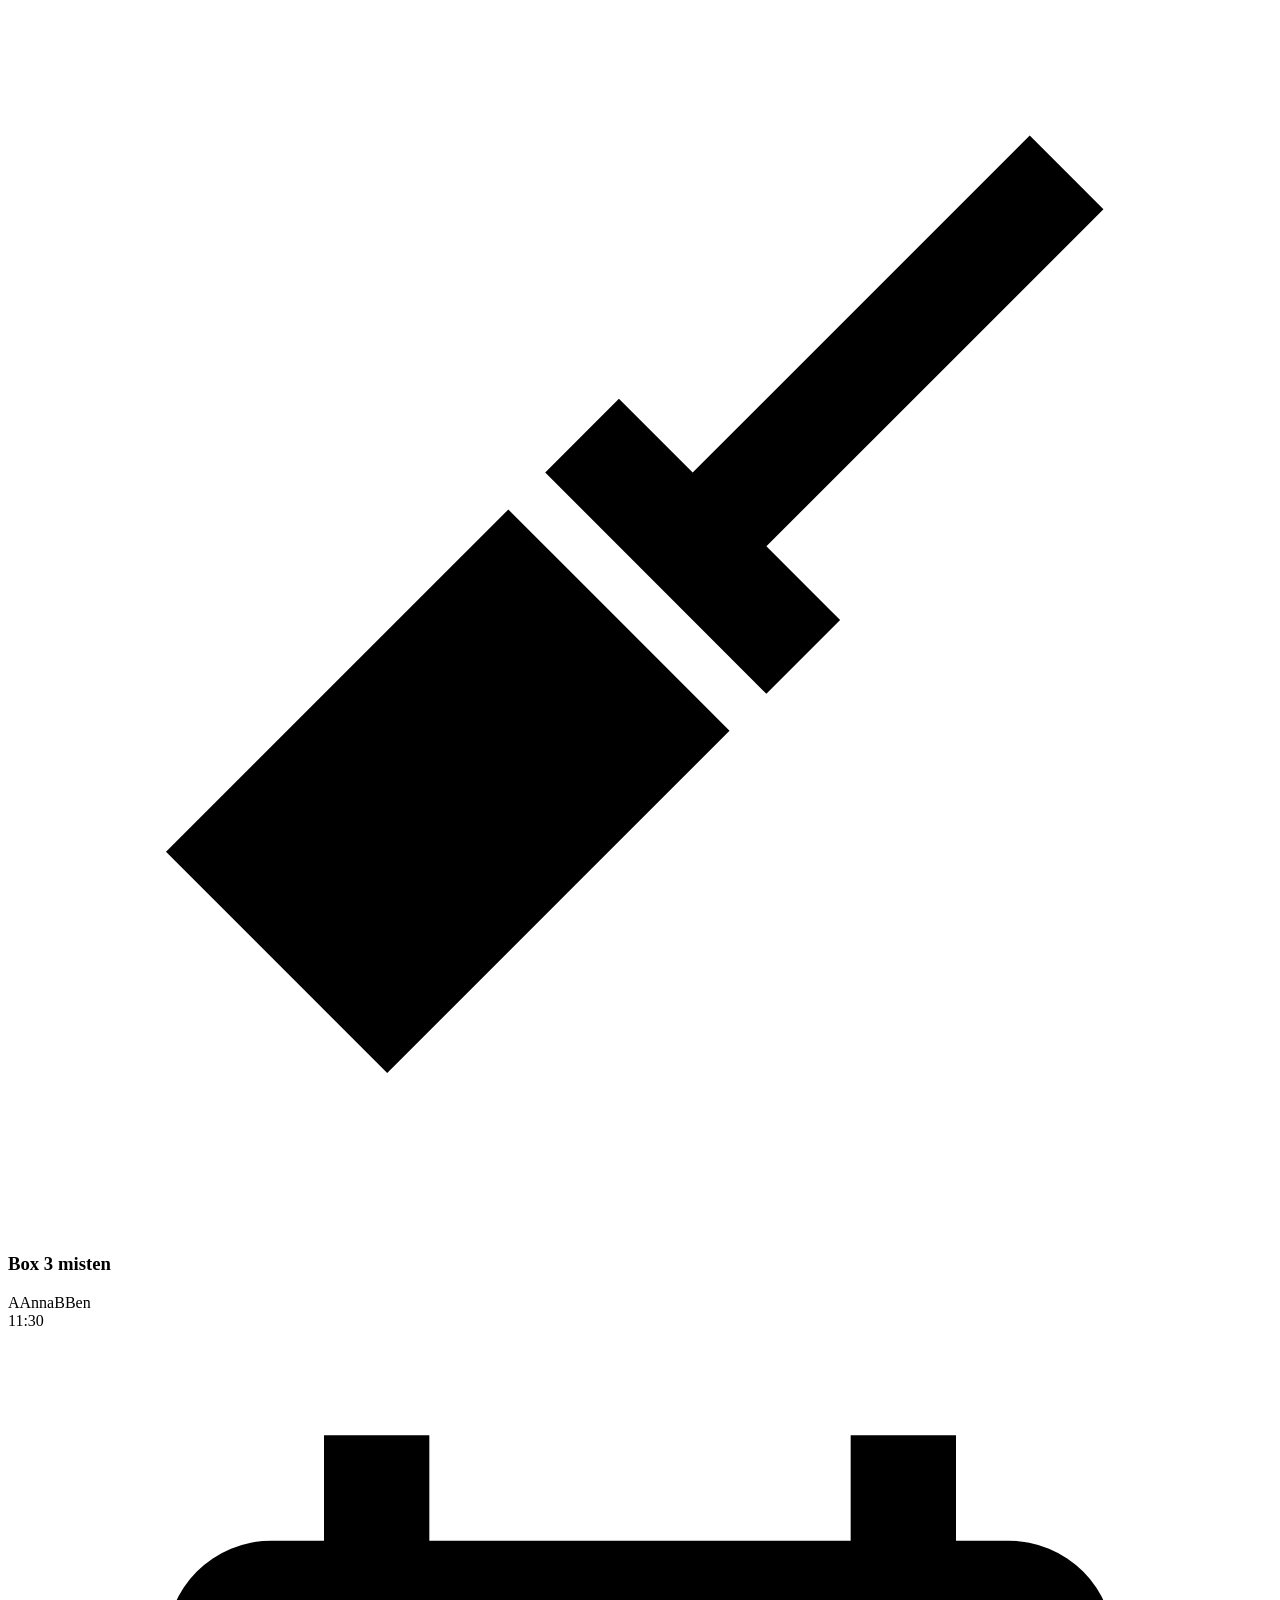
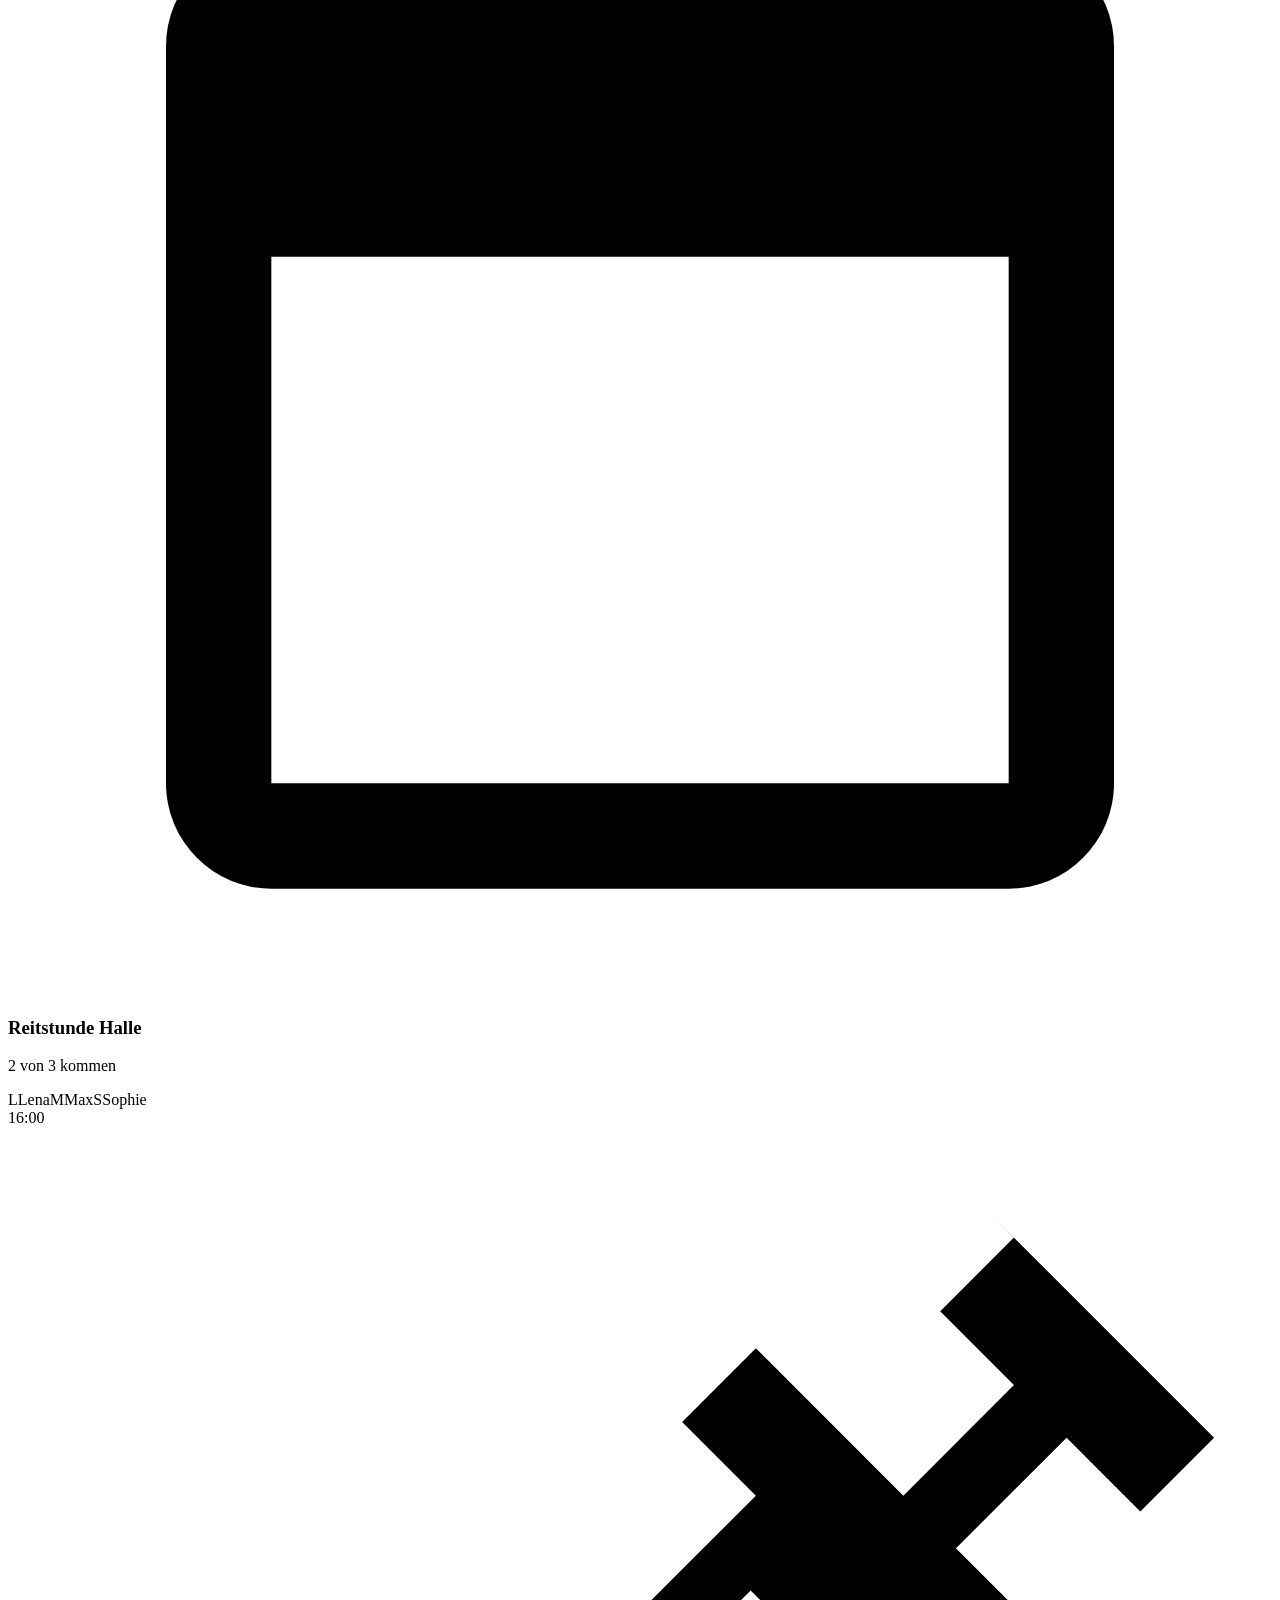
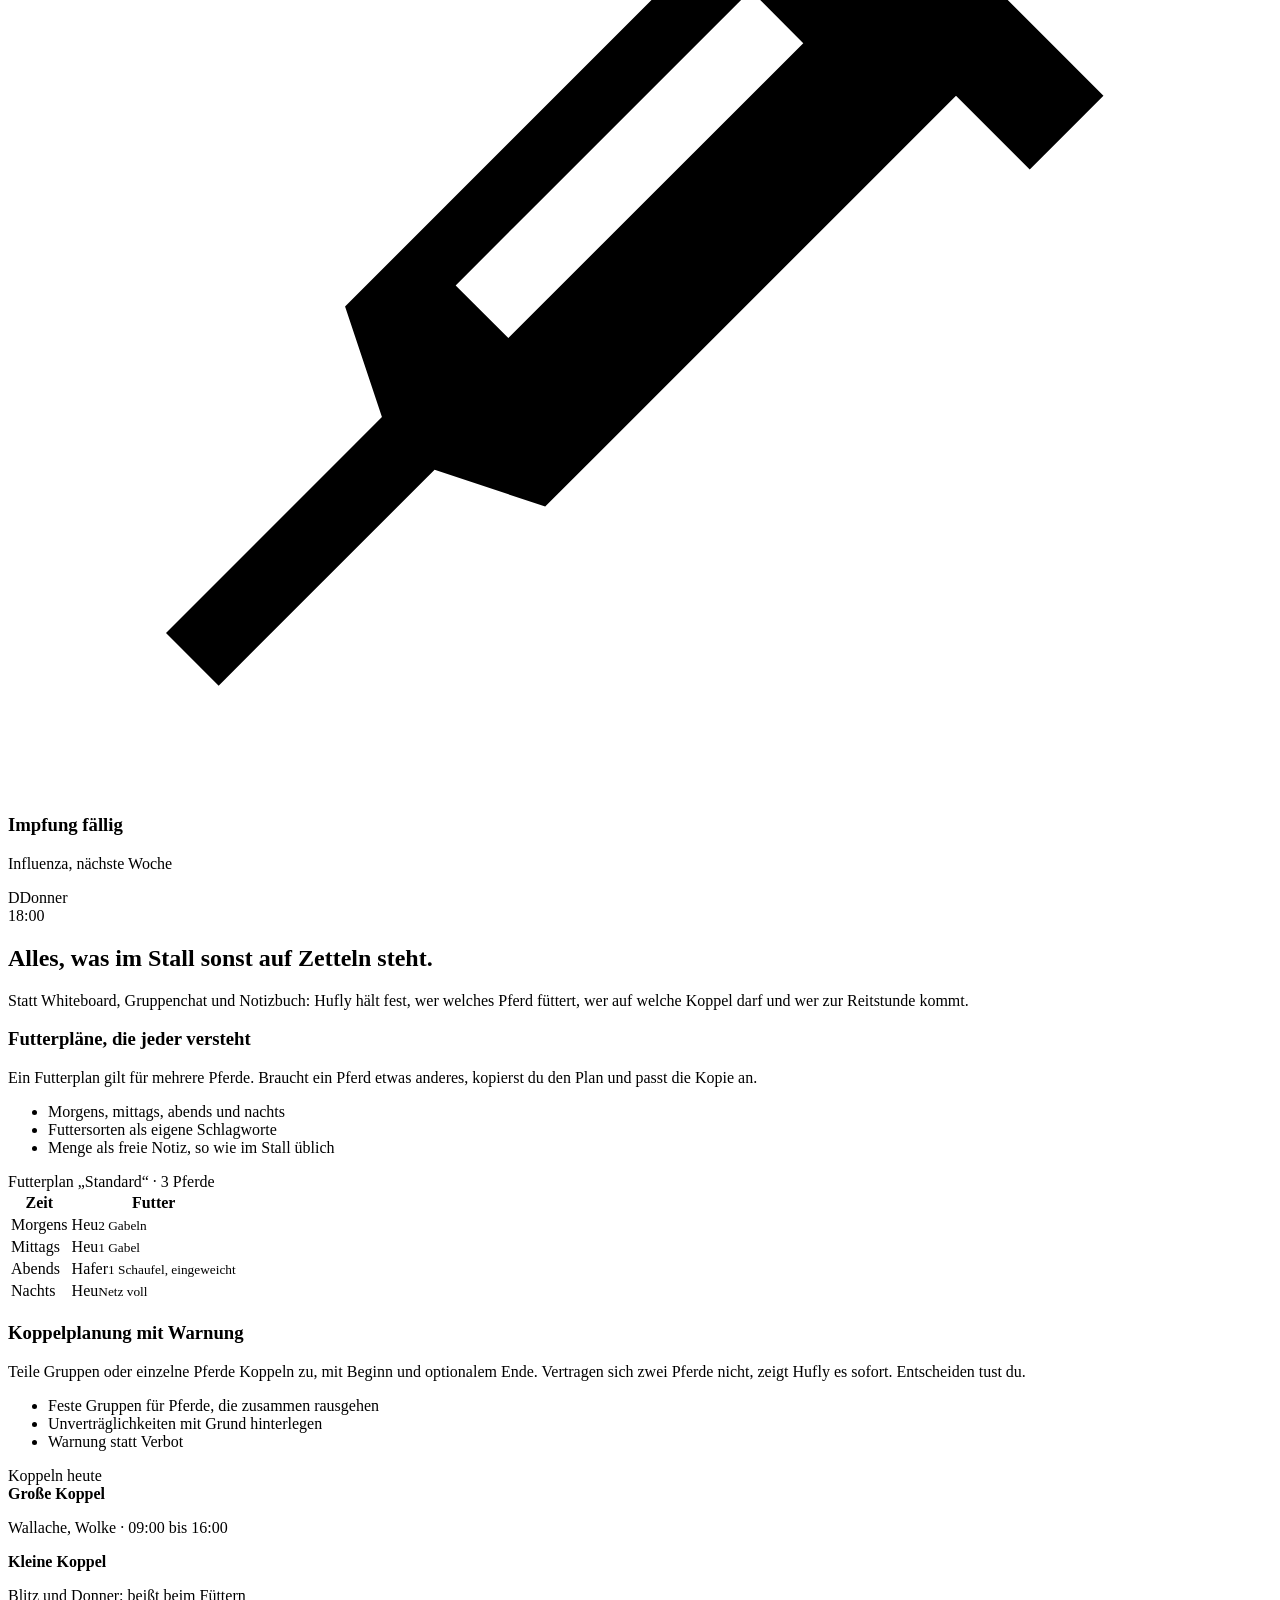
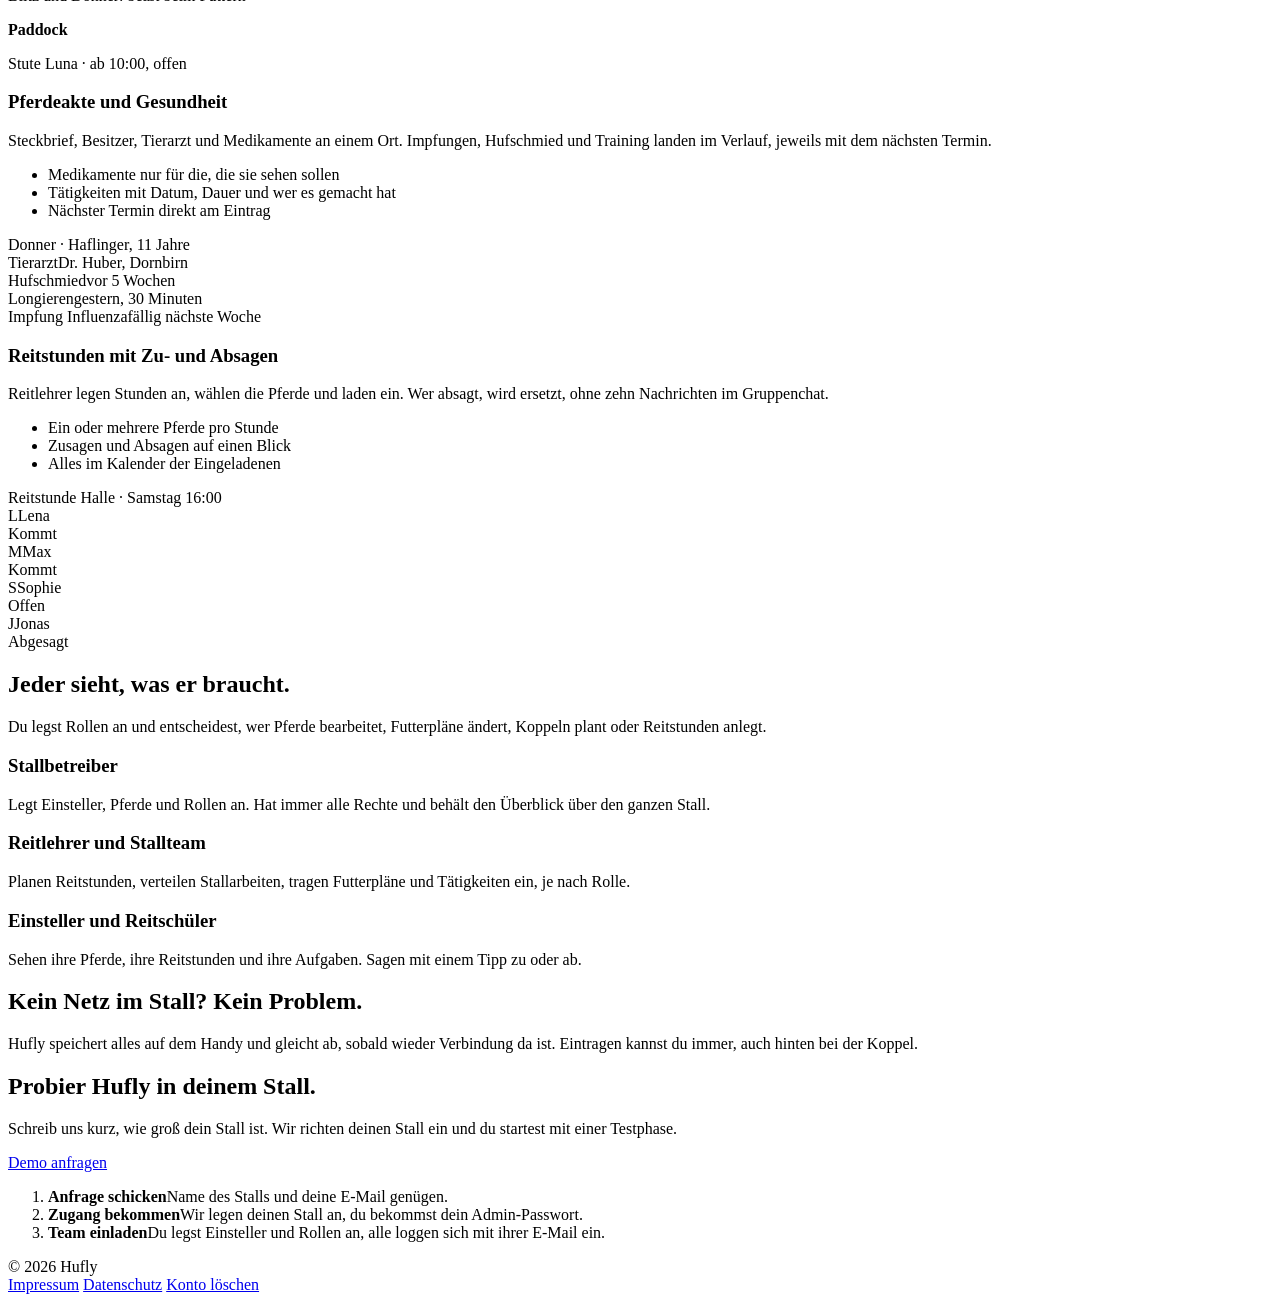
==== commit f6f3cd11: "Let users delete their own account, on a website page too DELETE /users/me with the password; every " ====
--- a/src/main/resources/static/index.html
+++ b/src/main/resources/static/index.html
@@ -241,6 +241,7 @@
     <nav aria-label="Rechtliches">
       <a href="/impressum.html">Impressum</a>
       <a href="/datenschutz.html">Datenschutz</a>
+      <a href="/konto-loeschen.html">Konto löschen</a>
     </nav>
   </div>
 </footer>
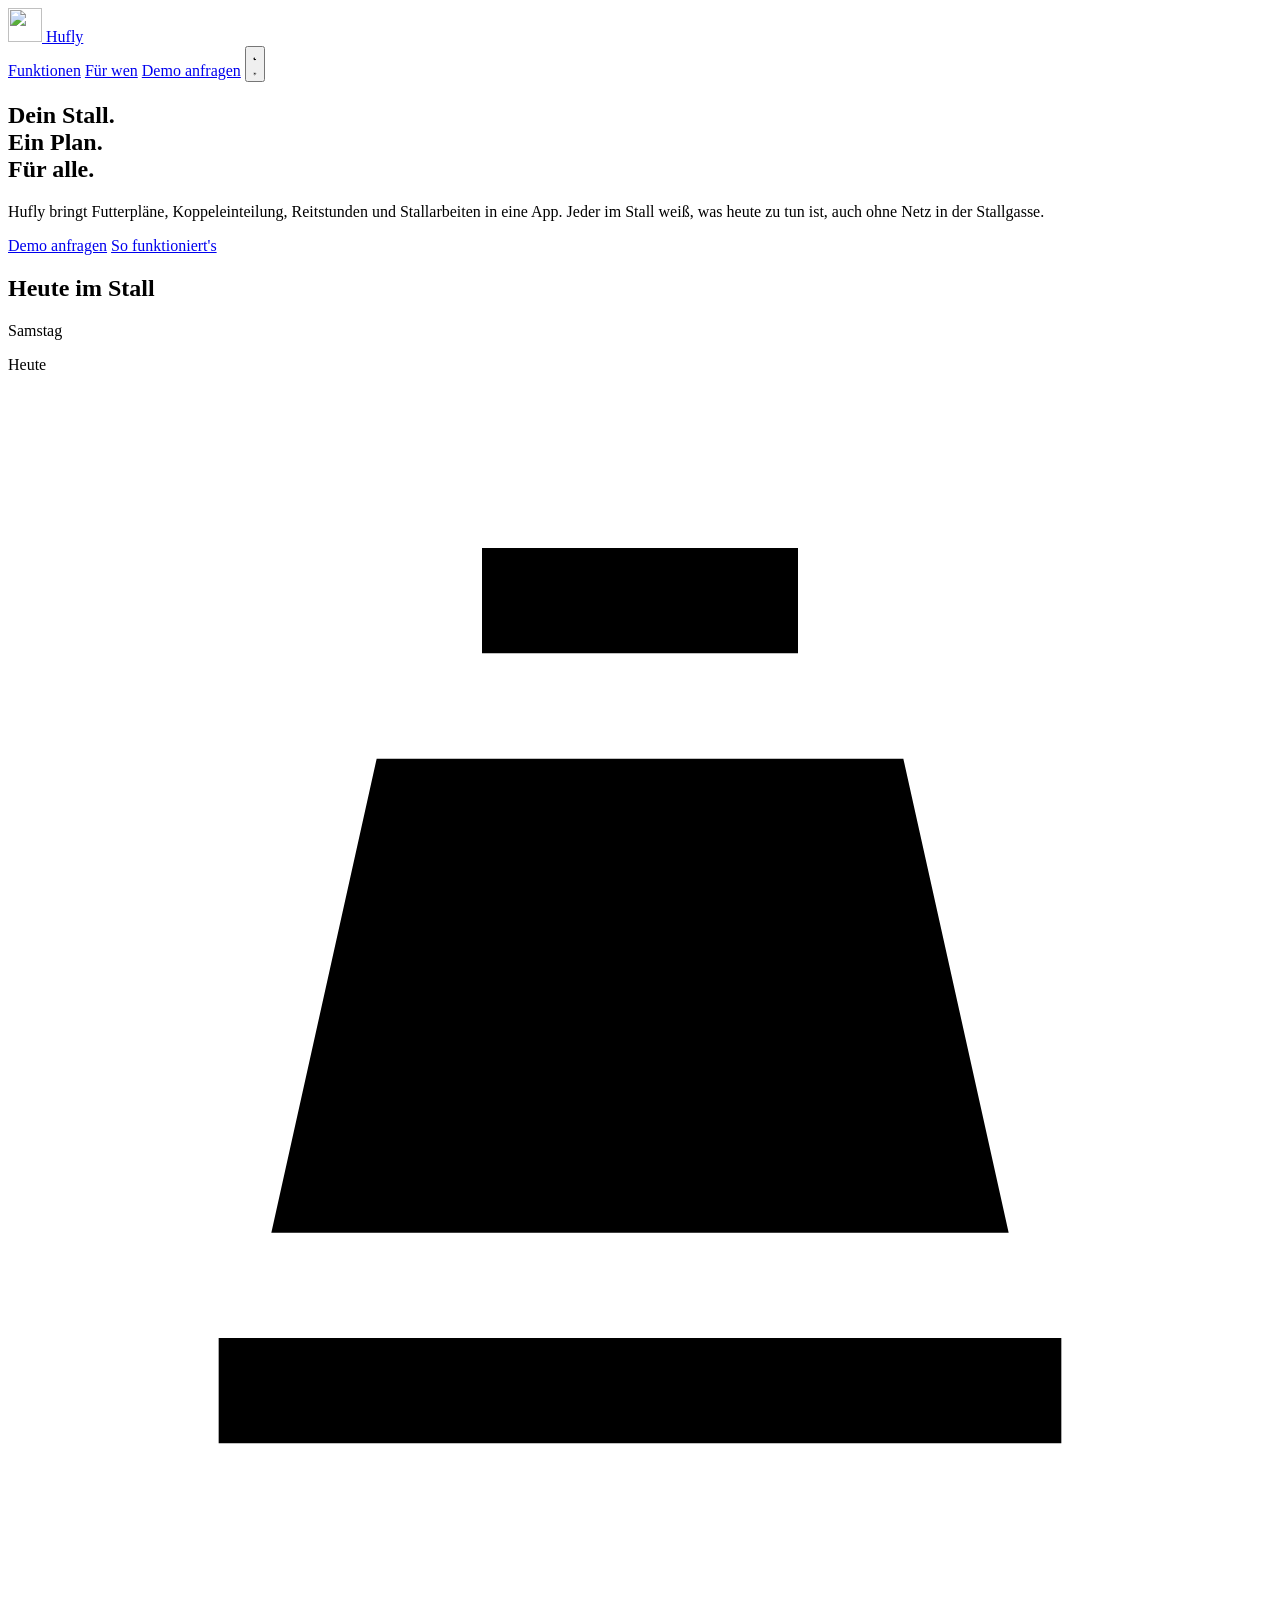
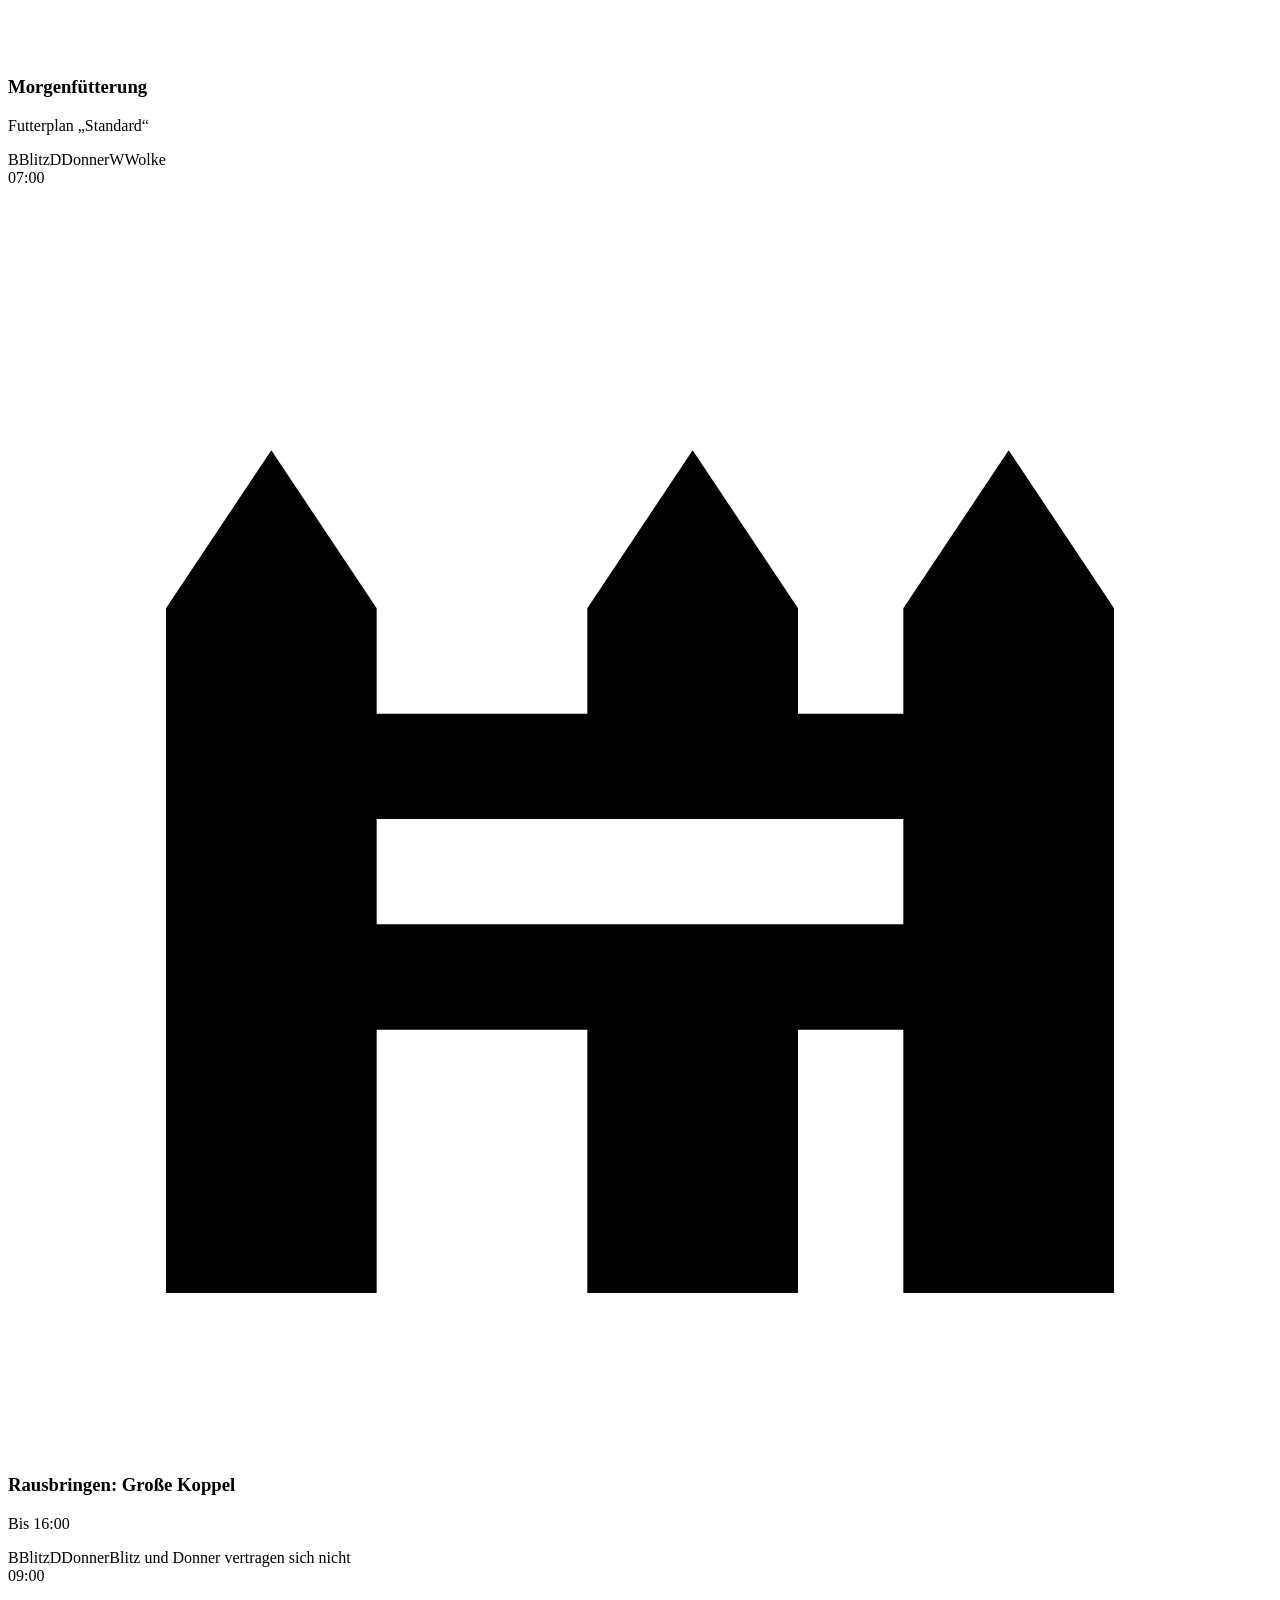
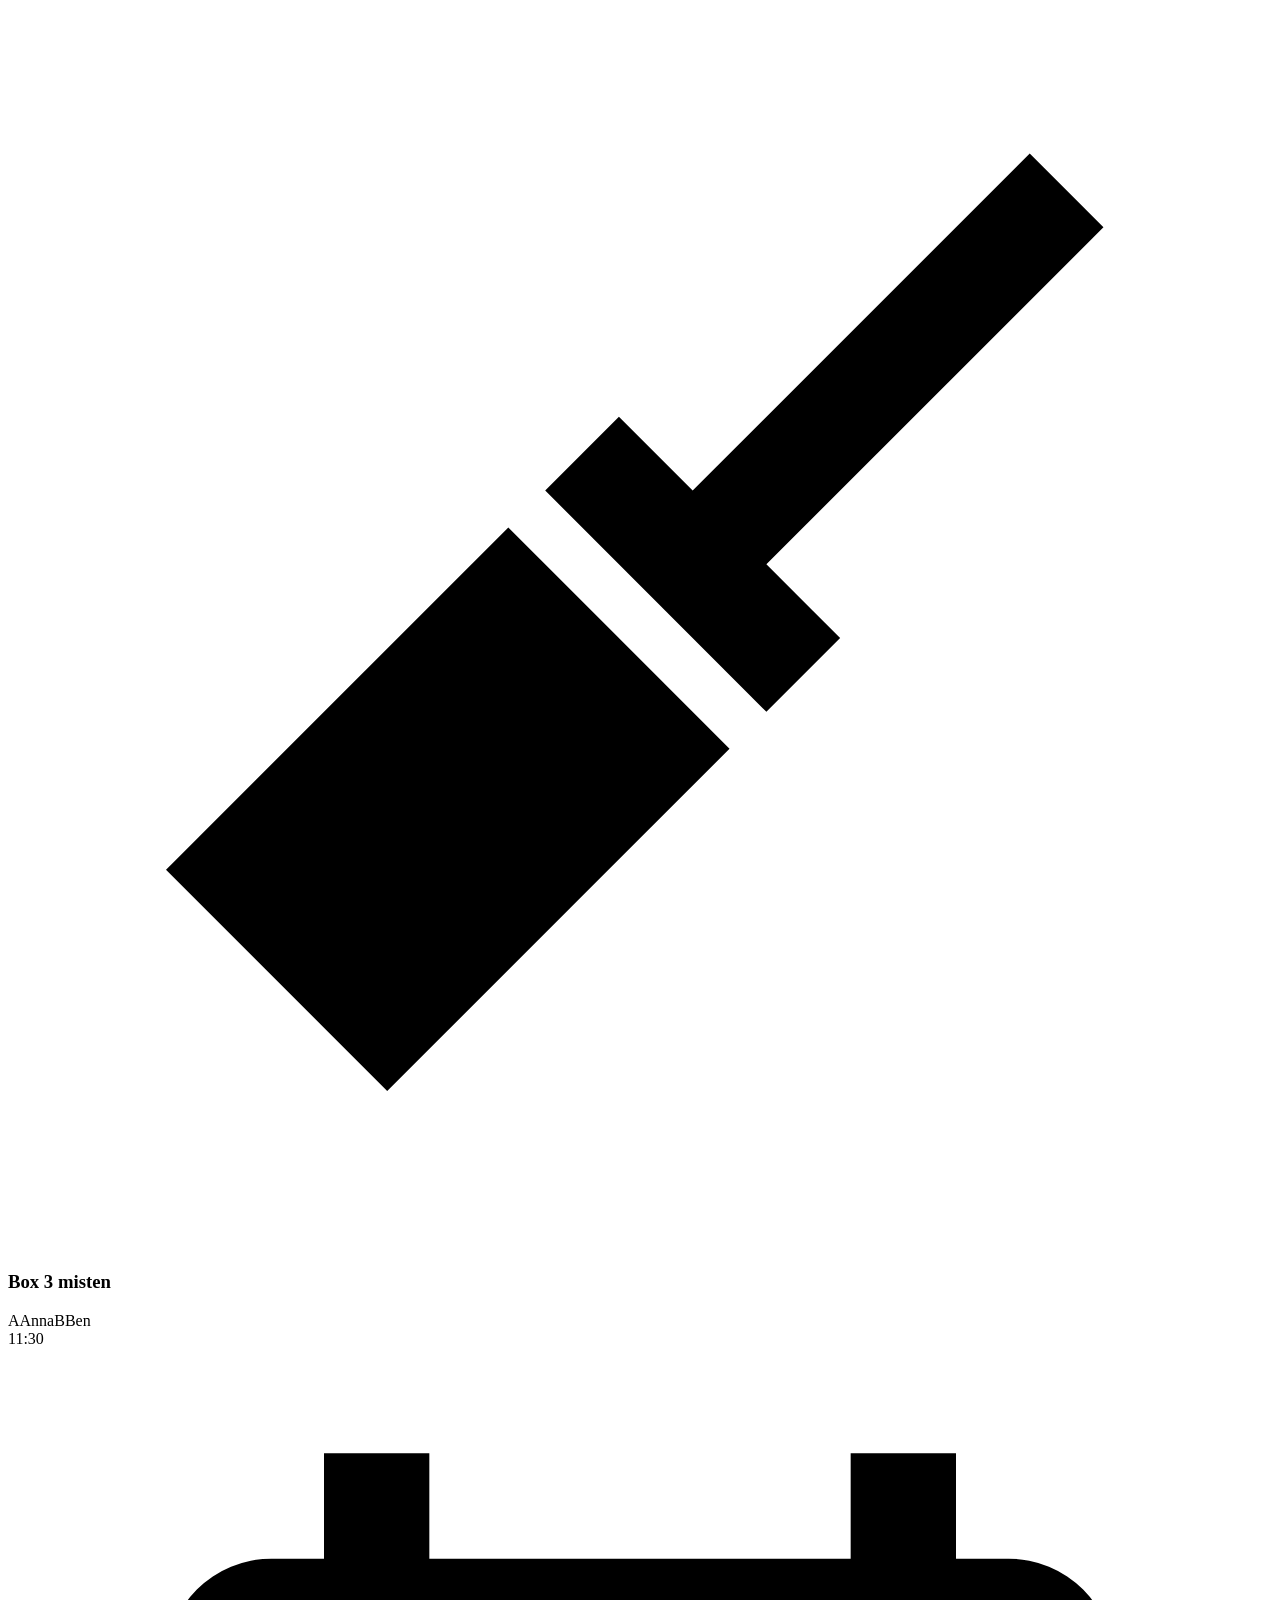
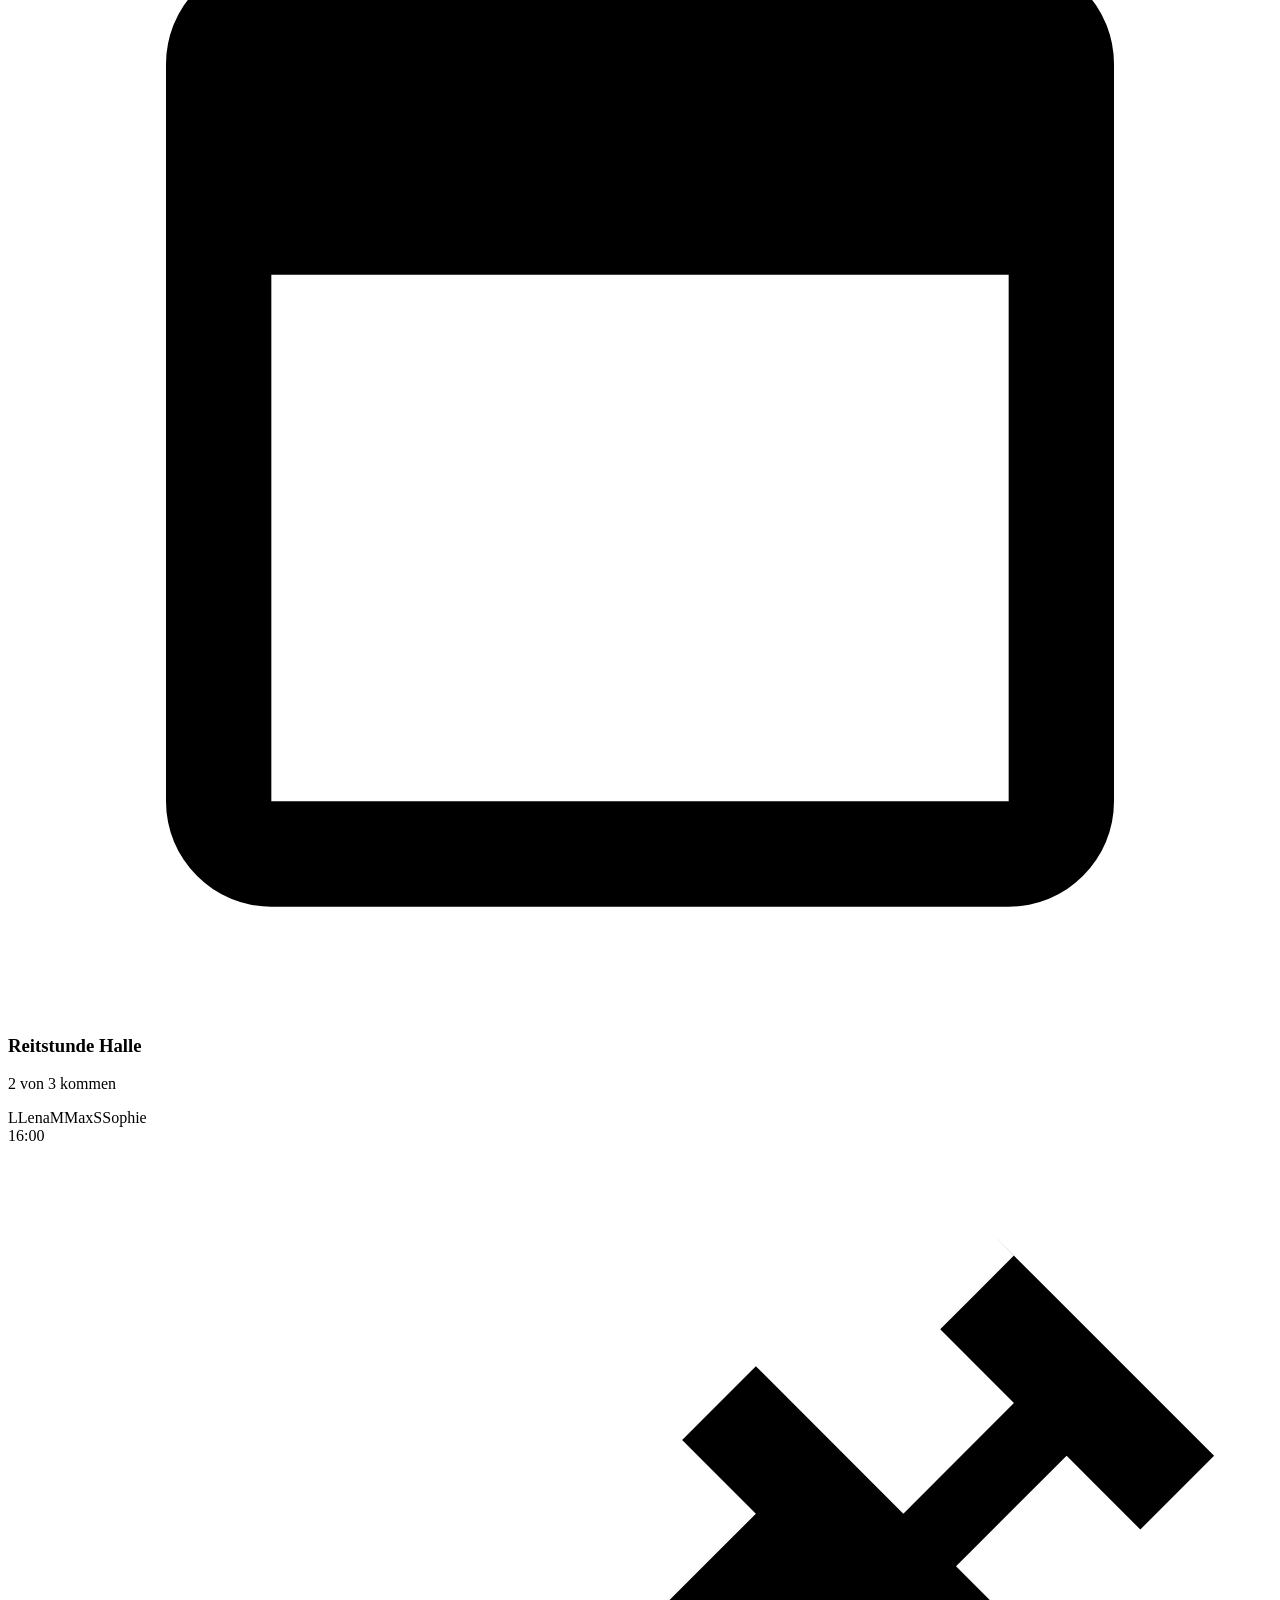
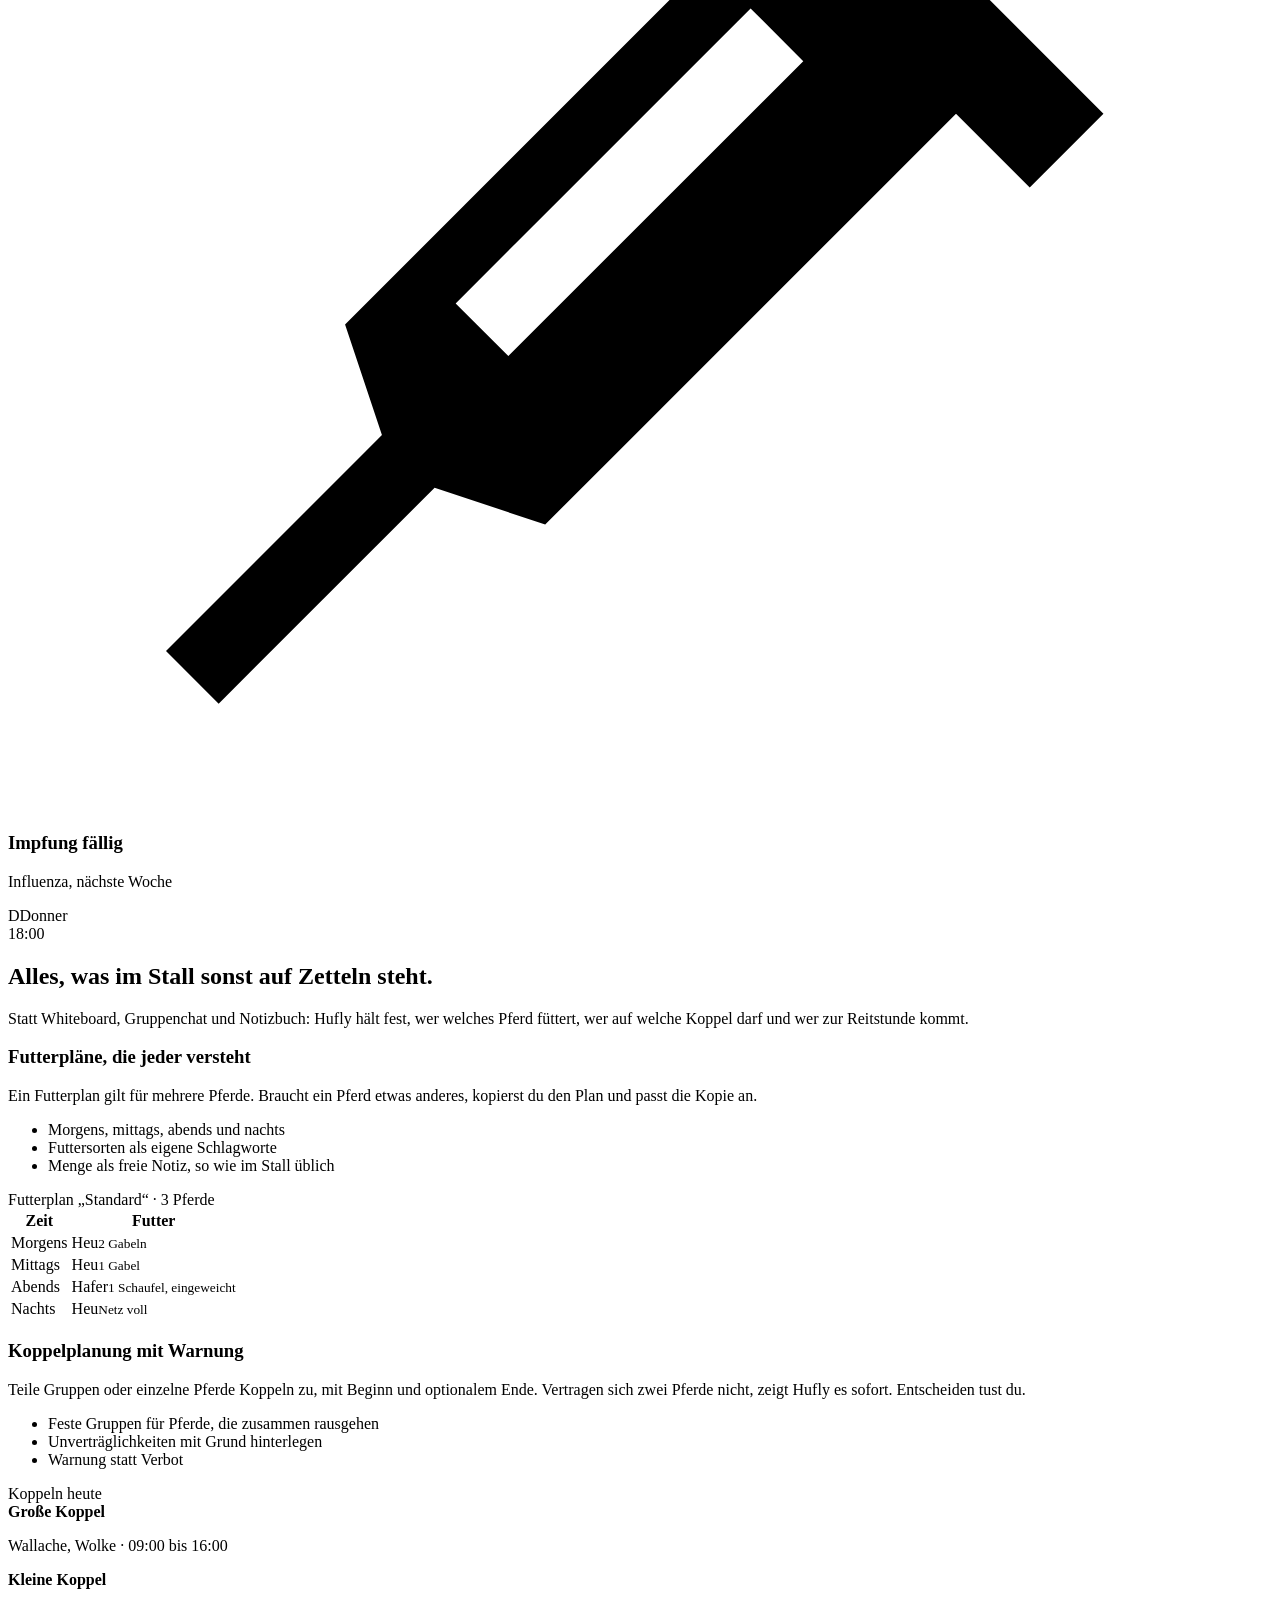
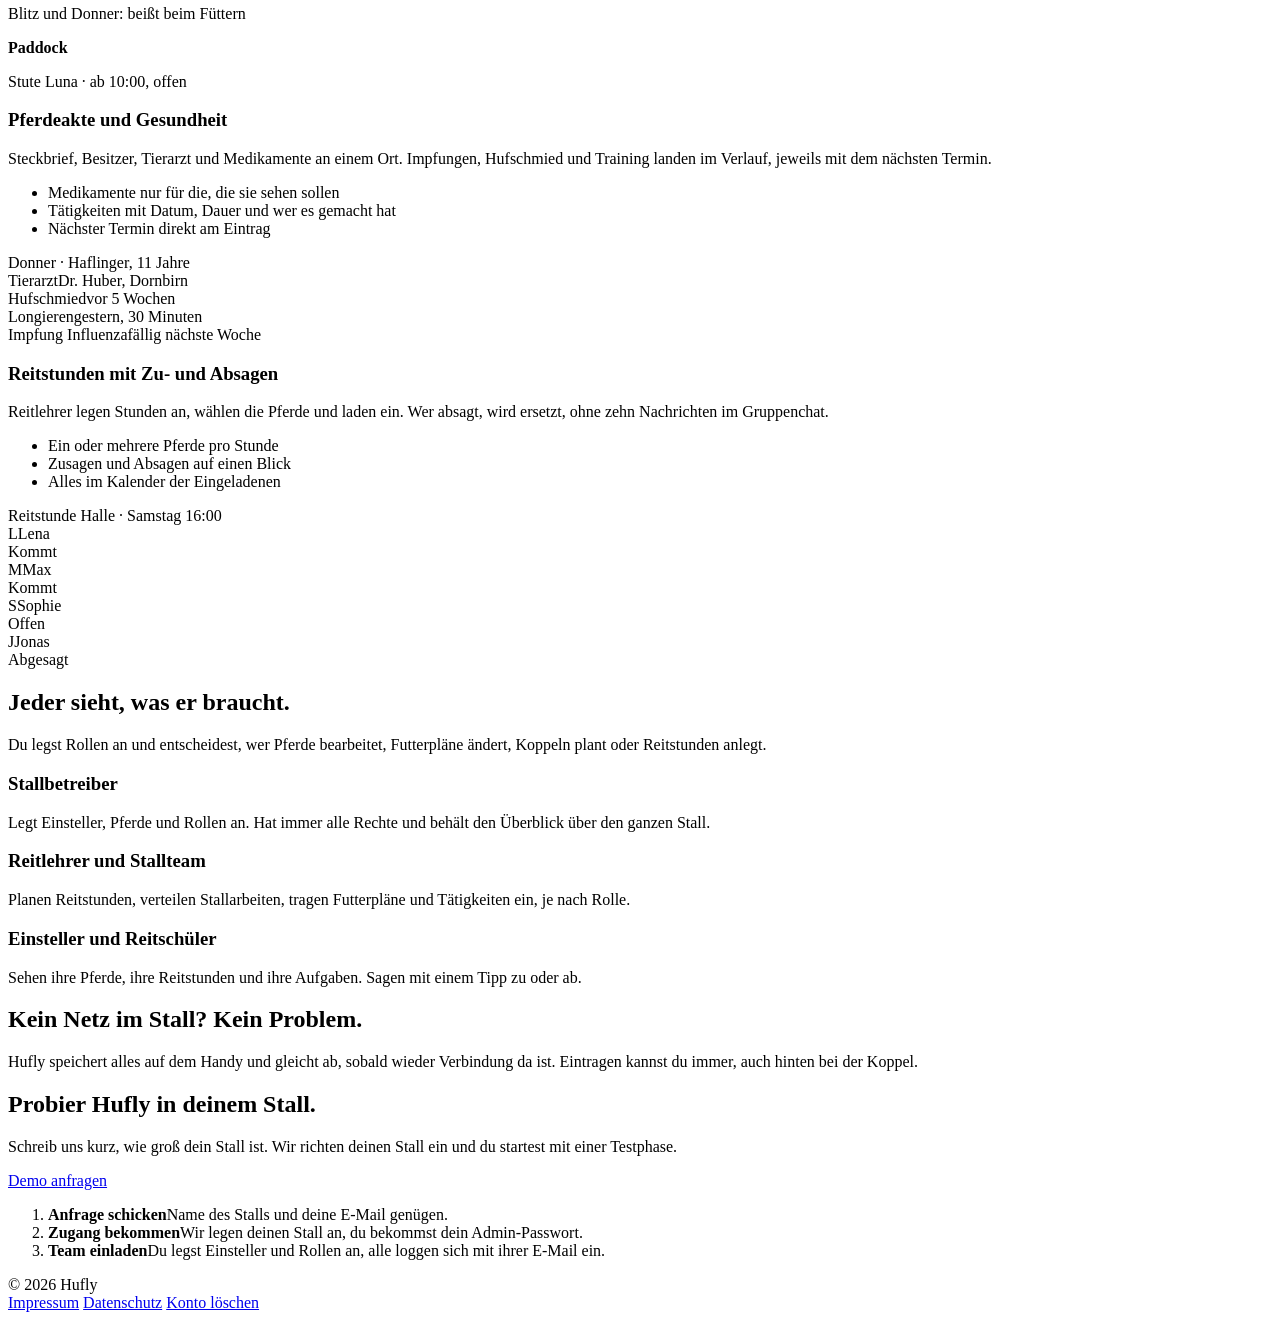
==== commit bea6165d: "Website: light/dark toggle and contact email from CONTACT_EMAIL Every header gets a theme toggle (as" ====
--- a/src/main/resources/static/index.html
+++ b/src/main/resources/static/index.html
@@ -11,6 +11,7 @@
 <link rel="apple-touch-icon" href="/assets/apple-touch-icon.png">
 <link rel="preload" href="/assets/fonts/bricolage-grotesque-latin.woff2" as="font" type="font/woff2" crossorigin>
 <link rel="stylesheet" href="/assets/site.css">
+<script src="/assets/theme.js"></script>
 </head>
 <body>
 
@@ -24,6 +25,10 @@
       <a href="#funktionen">Funktionen</a>
       <a href="#rollen">Für wen</a>
       <a class="button small" href="#kontakt">Demo anfragen</a>
+      <button class="theme-toggle" type="button" aria-label="Dunkles Design" title="Dunkles Design">
+        <svg class="icon-moon" viewBox="0 0 24 24" aria-hidden="true"><path fill="currentColor" d="M12 3a9 9 0 1 0 9 9c0-.46-.04-.92-.1-1.36a5.39 5.39 0 0 1-4.4 2.26 5.4 5.4 0 0 1-3.14-9.8c-.44-.06-.9-.1-1.36-.1z"/></svg>
+        <svg class="icon-sun" viewBox="0 0 24 24" aria-hidden="true"><path fill="currentColor" d="M12 7a5 5 0 1 0 0 10 5 5 0 0 0 0-10zM2 13h2a1 1 0 0 0 0-2H2a1 1 0 0 0 0 2zm18 0h2a1 1 0 0 0 0-2h-2a1 1 0 0 0 0 2zM11 2v2a1 1 0 0 0 2 0V2a1 1 0 0 0-2 0zm0 18v2a1 1 0 0 0 2 0v-2a1 1 0 0 0-2 0zM5.99 4.58a1 1 0 0 0-1.41 1.41l1.06 1.06a1 1 0 0 0 1.41-1.41L5.99 4.58zm12.37 12.37a1 1 0 0 0-1.41 1.41l1.06 1.06a1 1 0 0 0 1.41-1.41l-1.06-1.06zm1.06-10.96a1 1 0 0 0-1.41-1.41l-1.06 1.06a1 1 0 0 0 1.41 1.41l1.06-1.06zM7.05 18.36a1 1 0 0 0-1.41-1.41l-1.06 1.06a1 1 0 0 0 1.41 1.41l1.06-1.06z"/></svg>
+      </button>
     </nav>
   </div>
 </header>
@@ -223,7 +228,7 @@
         <p class="section-intro">Schreib uns kurz, wie groß dein Stall ist. Wir richten deinen Stall ein und du startest mit einer Testphase.</p>
         <div class="actions contact-actions">
           <!-- TODO: real contact address -->
-          <a class="button" href="mailto:kontakt@hufly.app?subject=Demo%20f%C3%BCr%20meinen%20Stall">Demo anfragen</a>
+          <a class="button" href="mailto:{{CONTACT_EMAIL}}?subject=Demo%20f%C3%BCr%20meinen%20Stall">Demo anfragen</a>
         </div>
       </div>
       <ol class="steps">
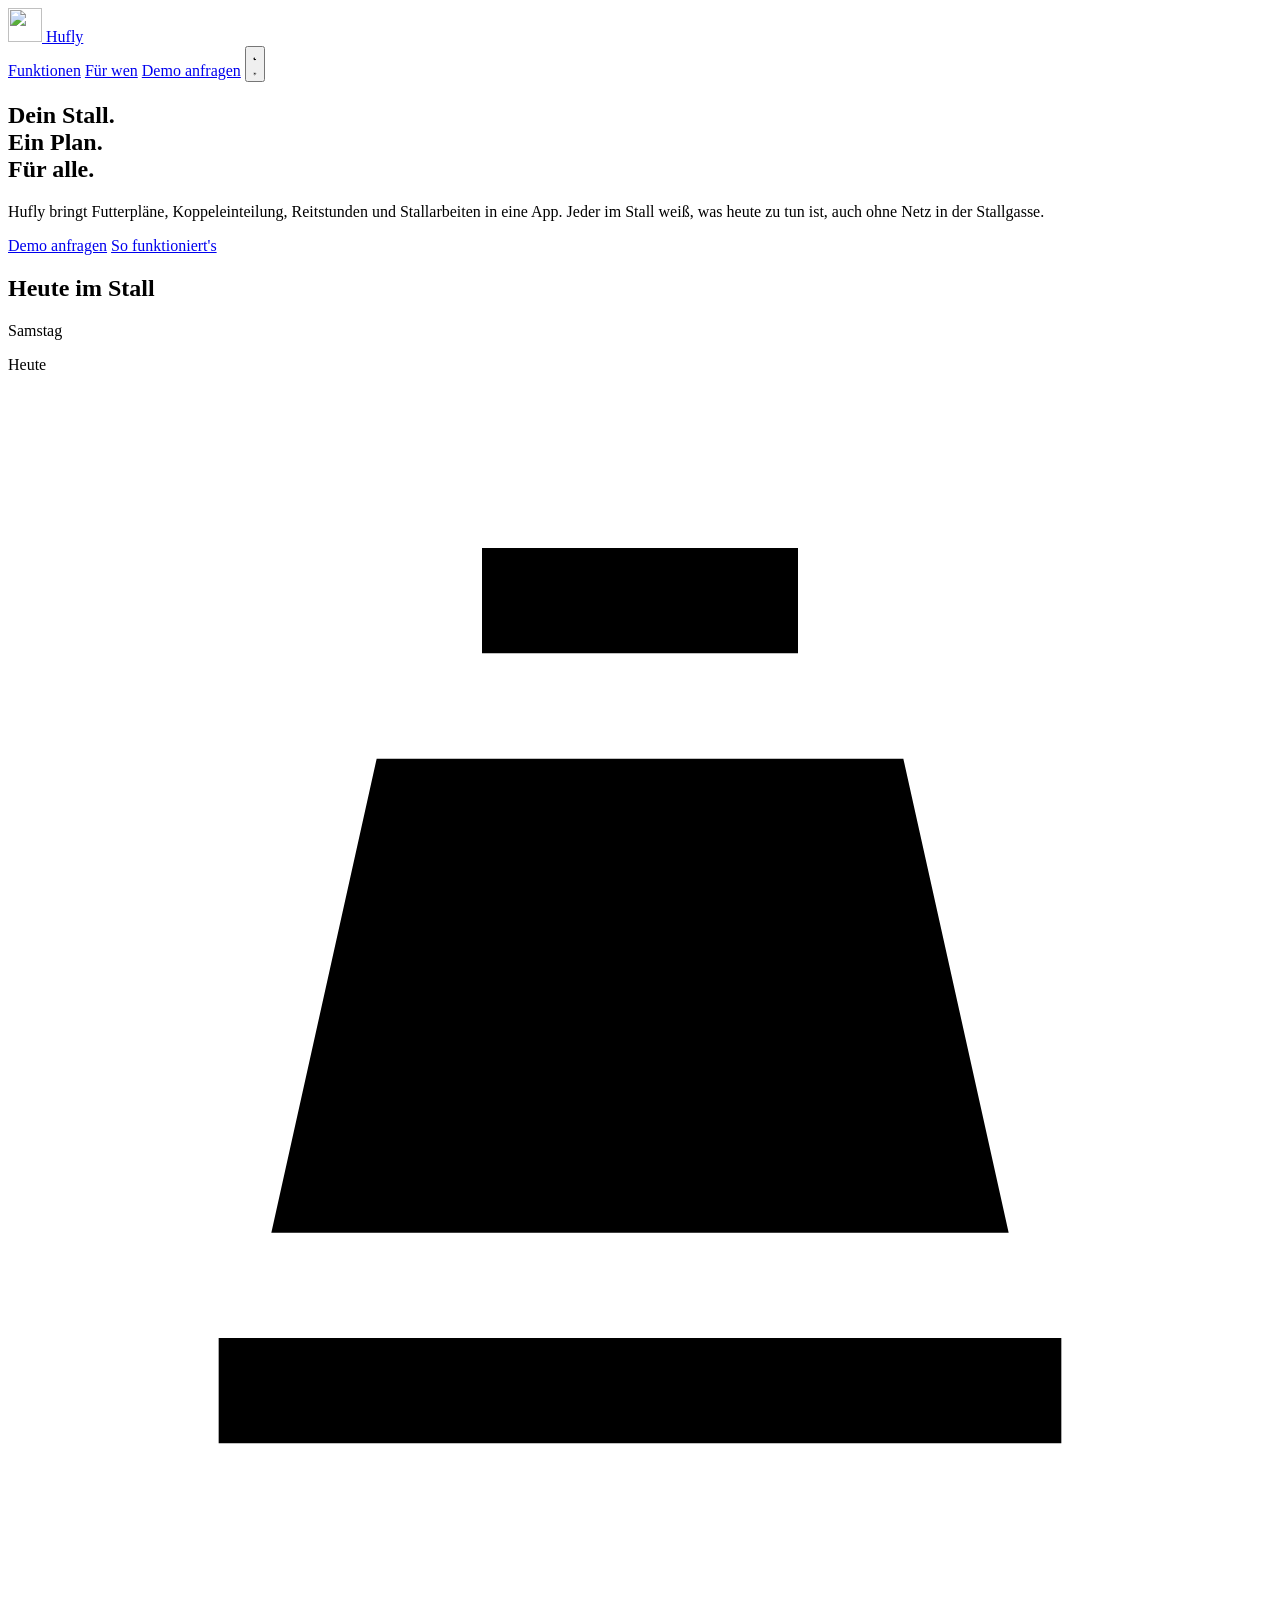
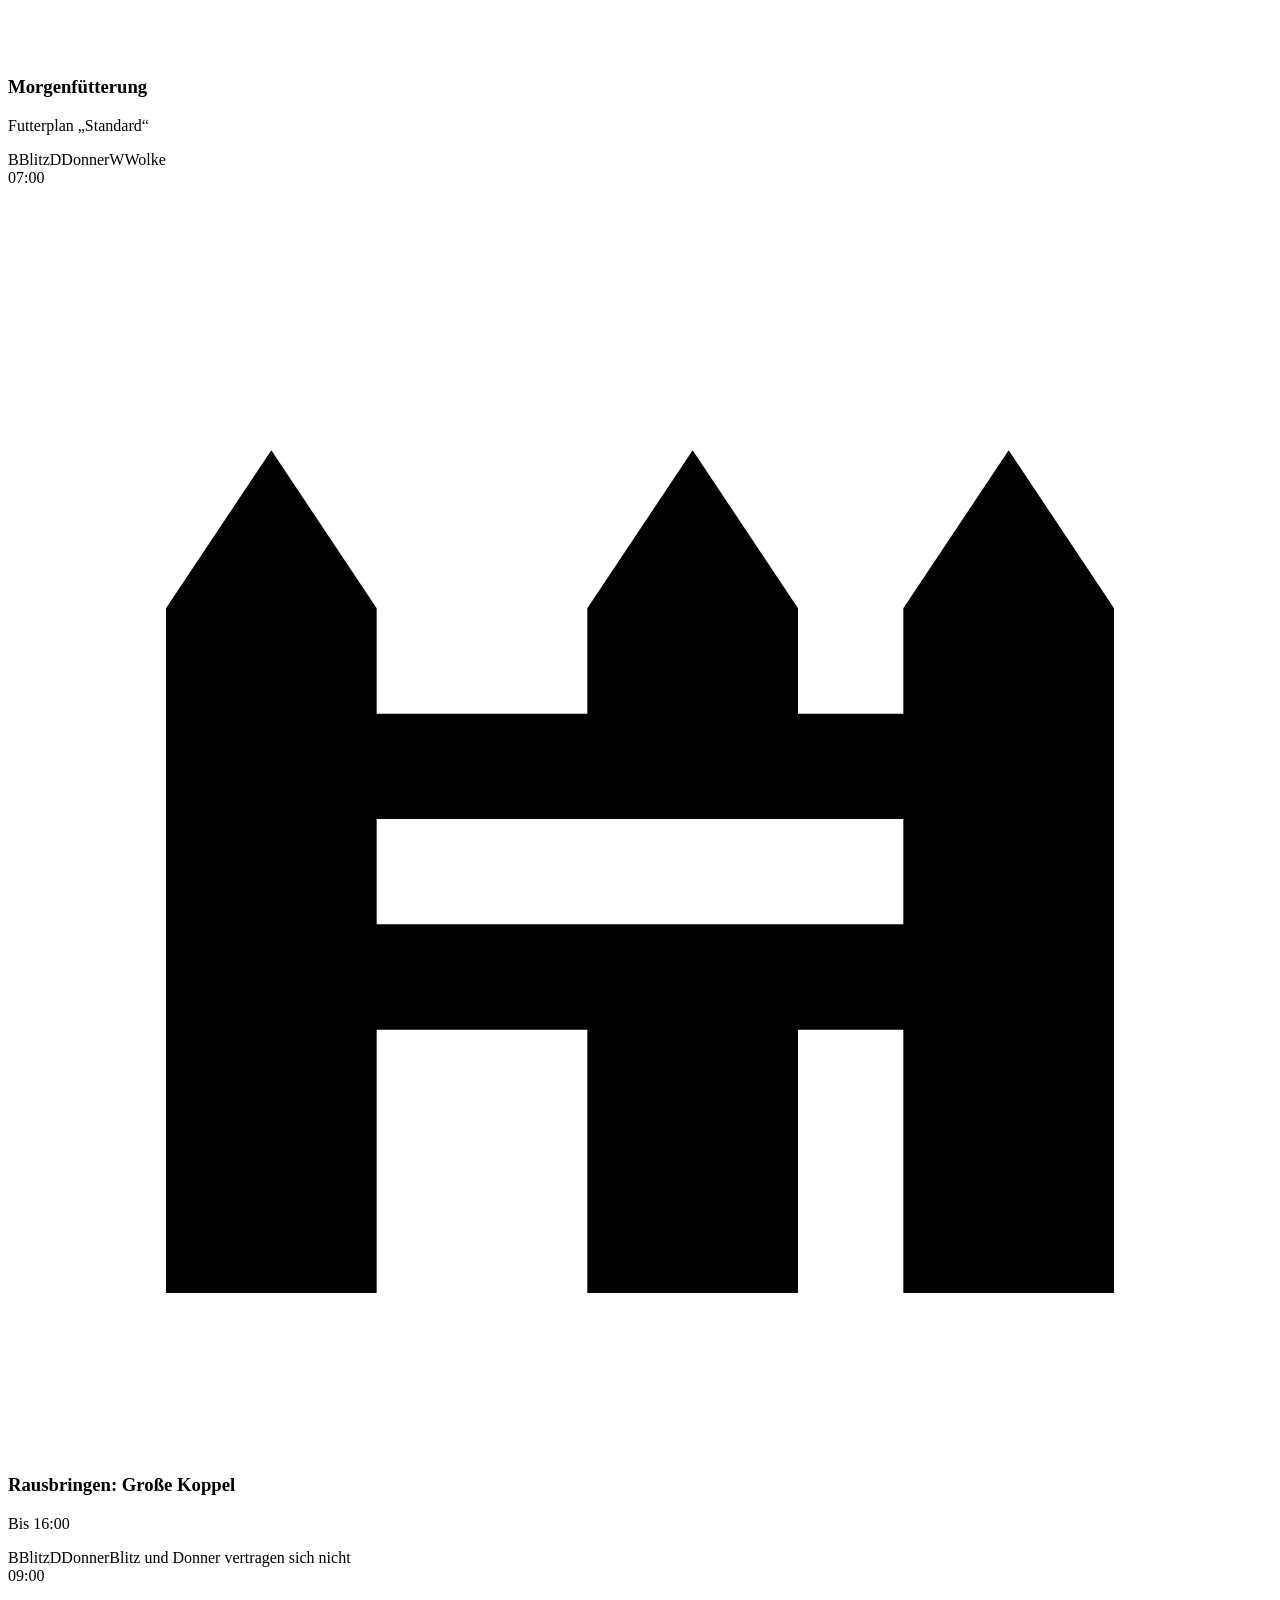
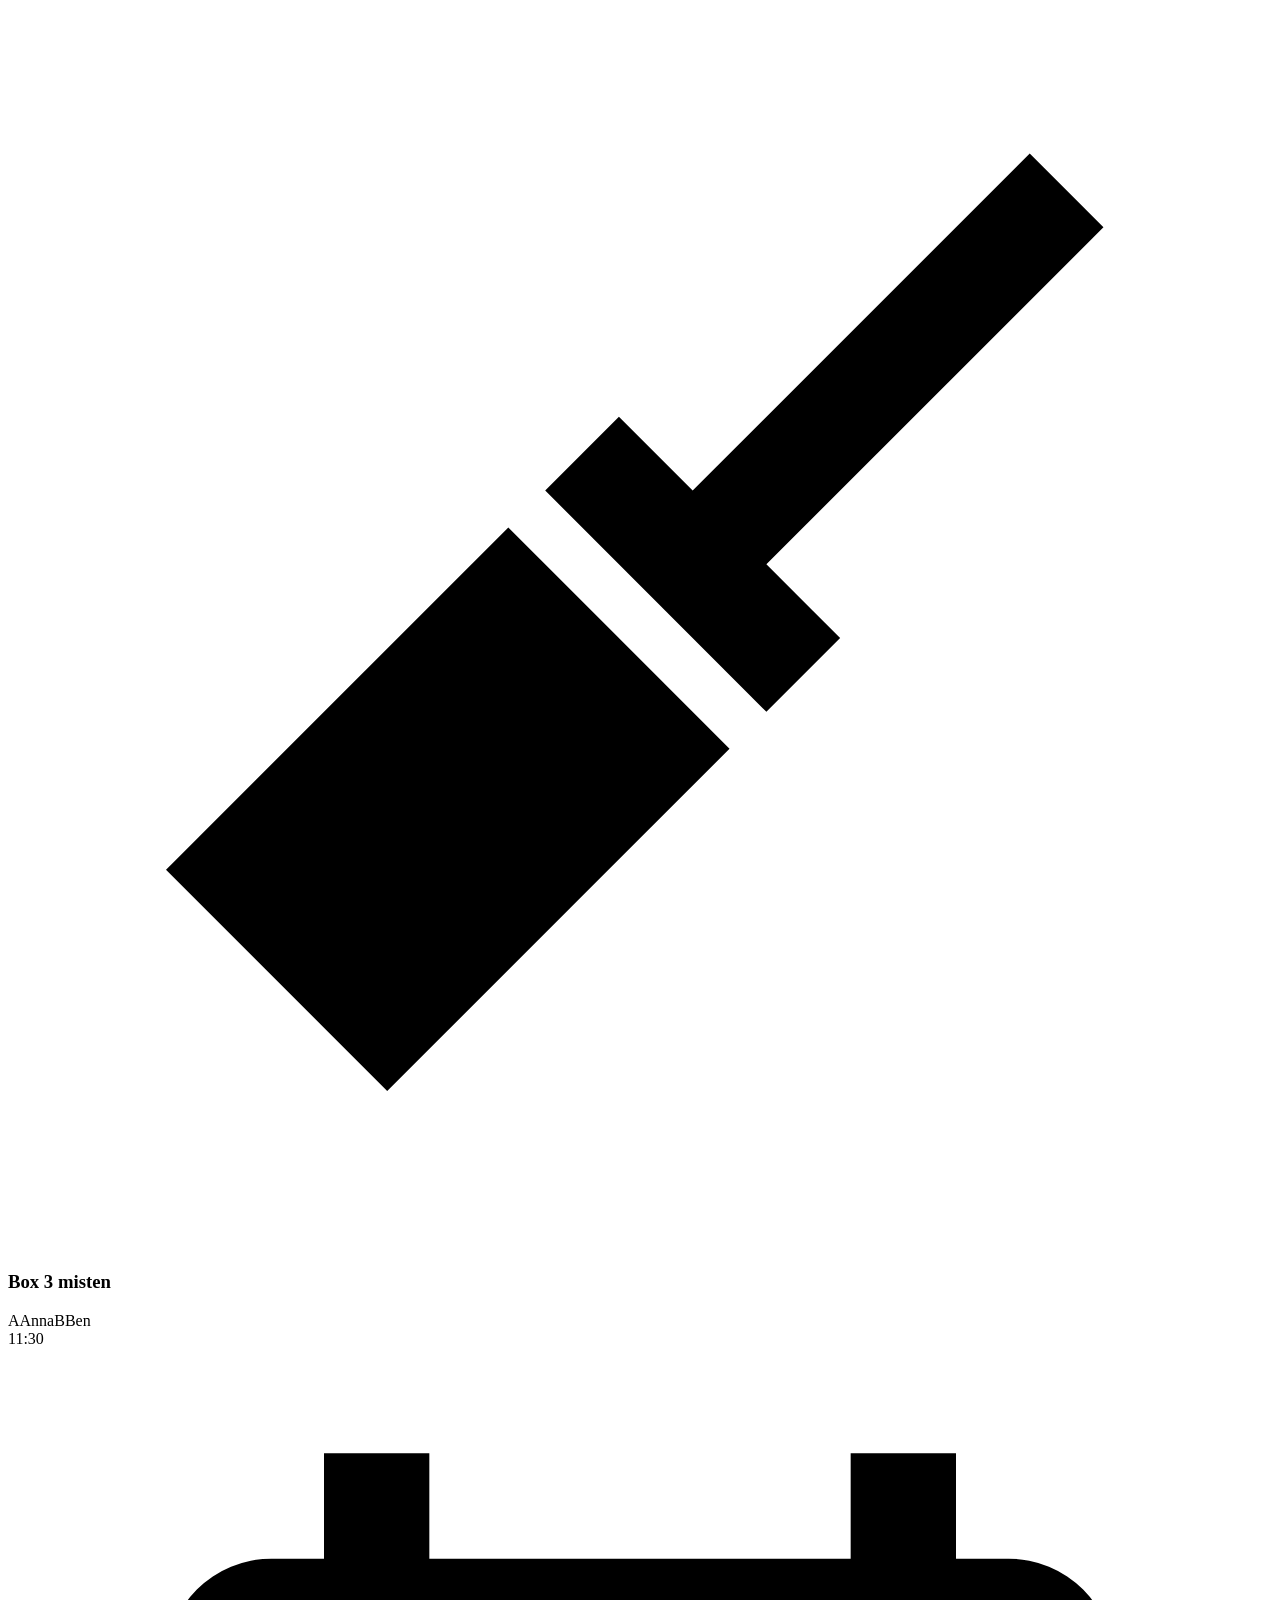
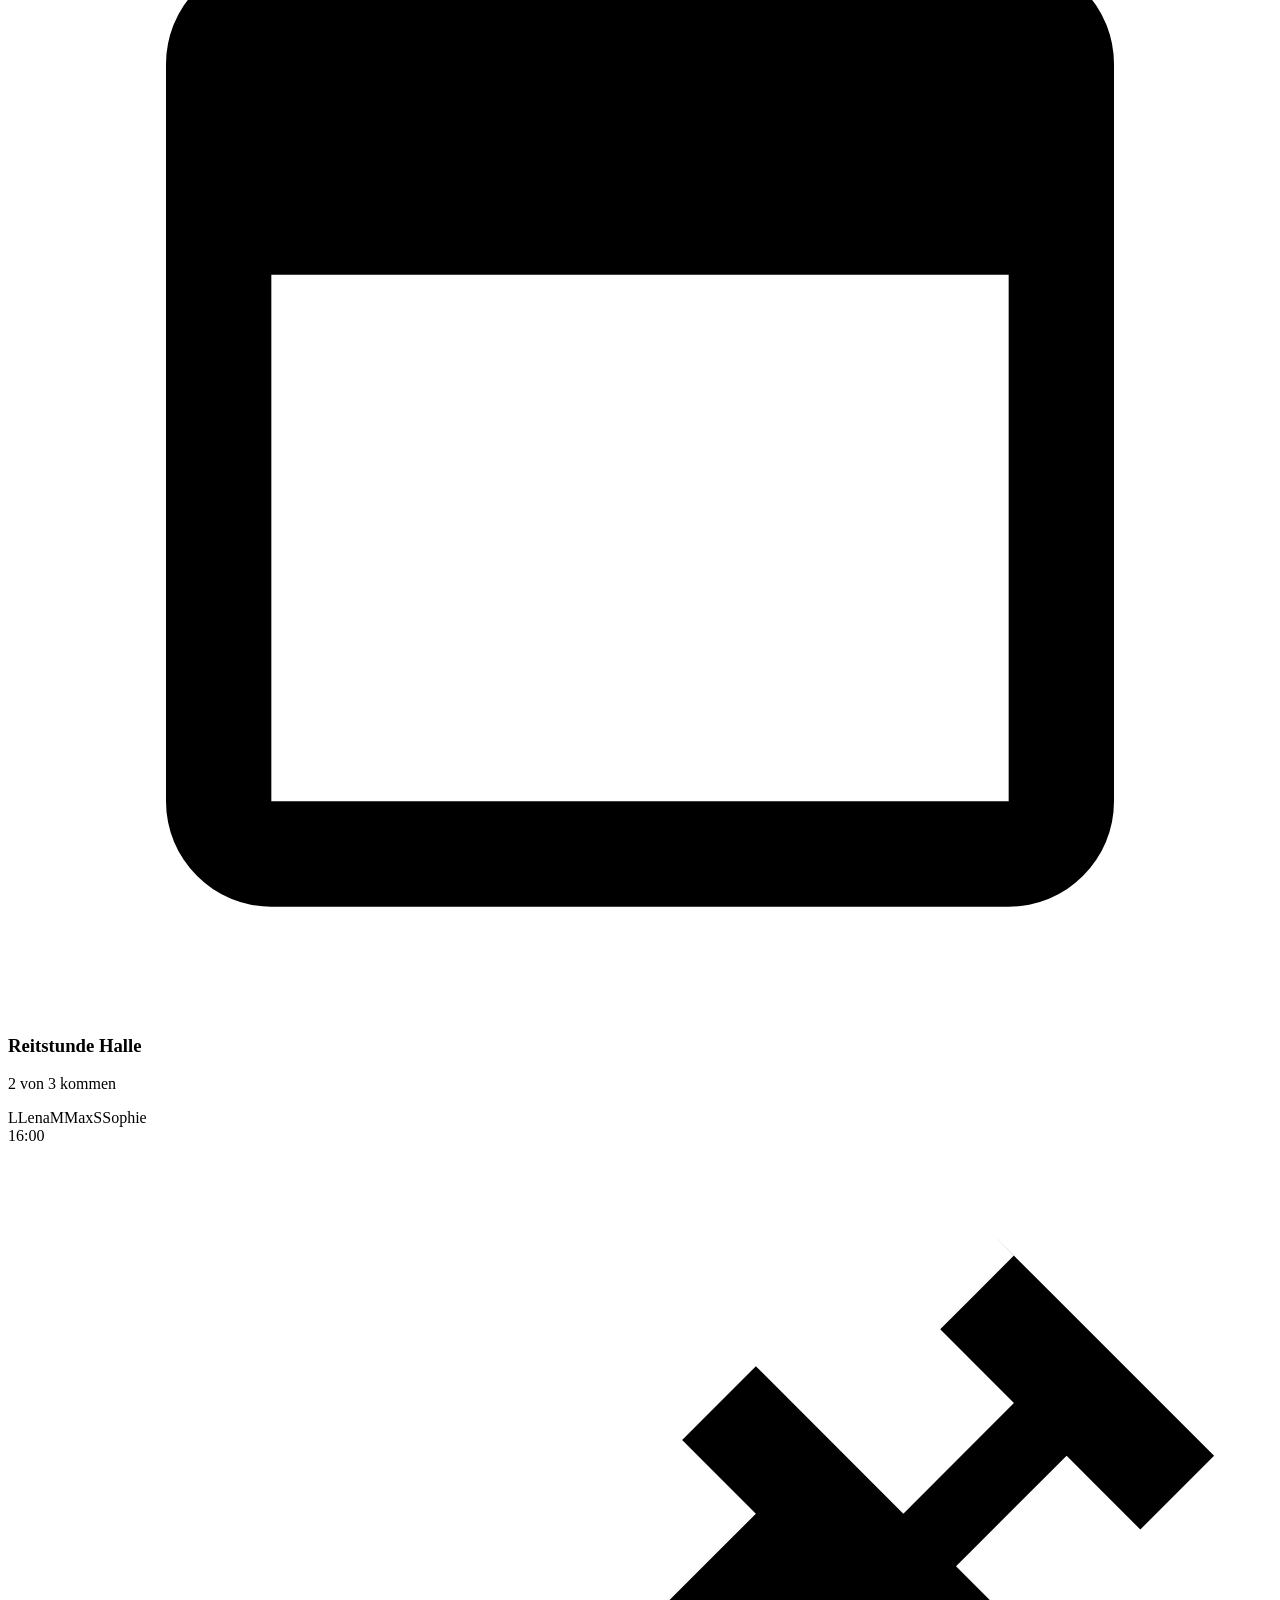
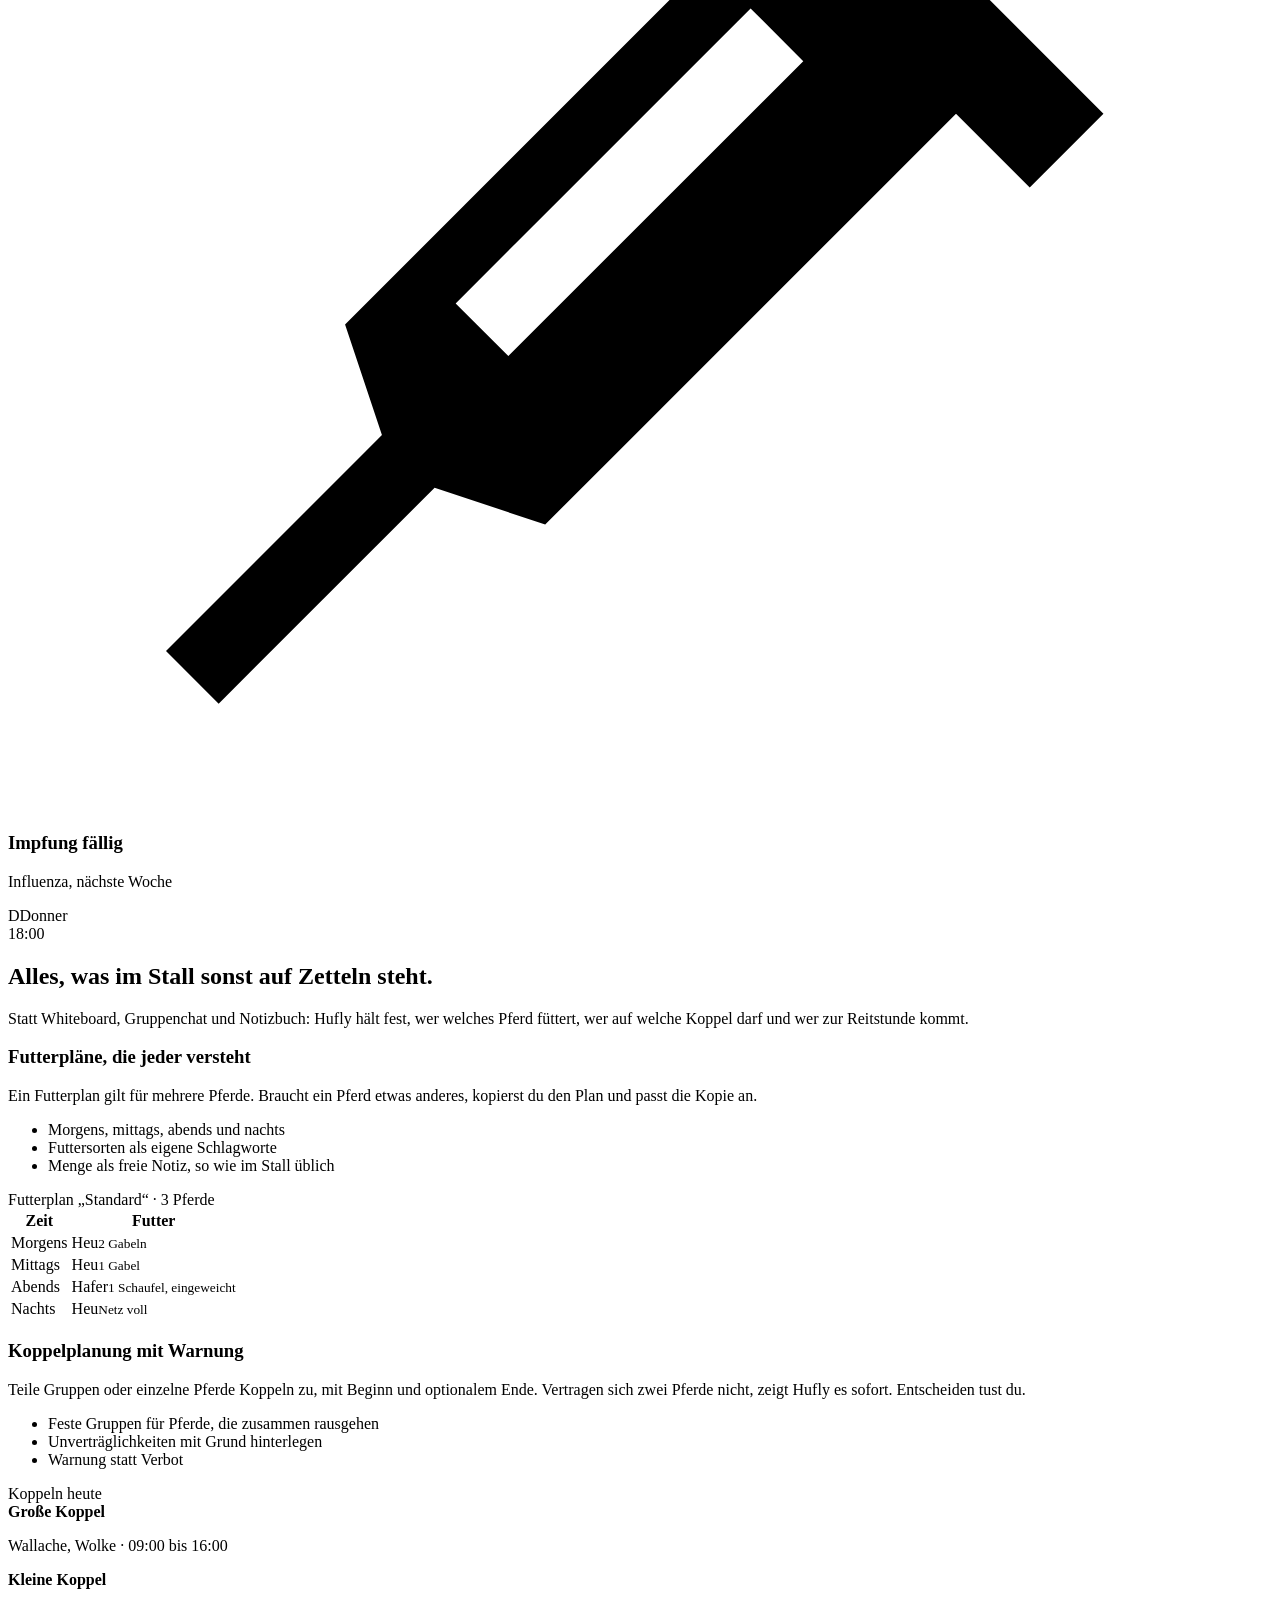
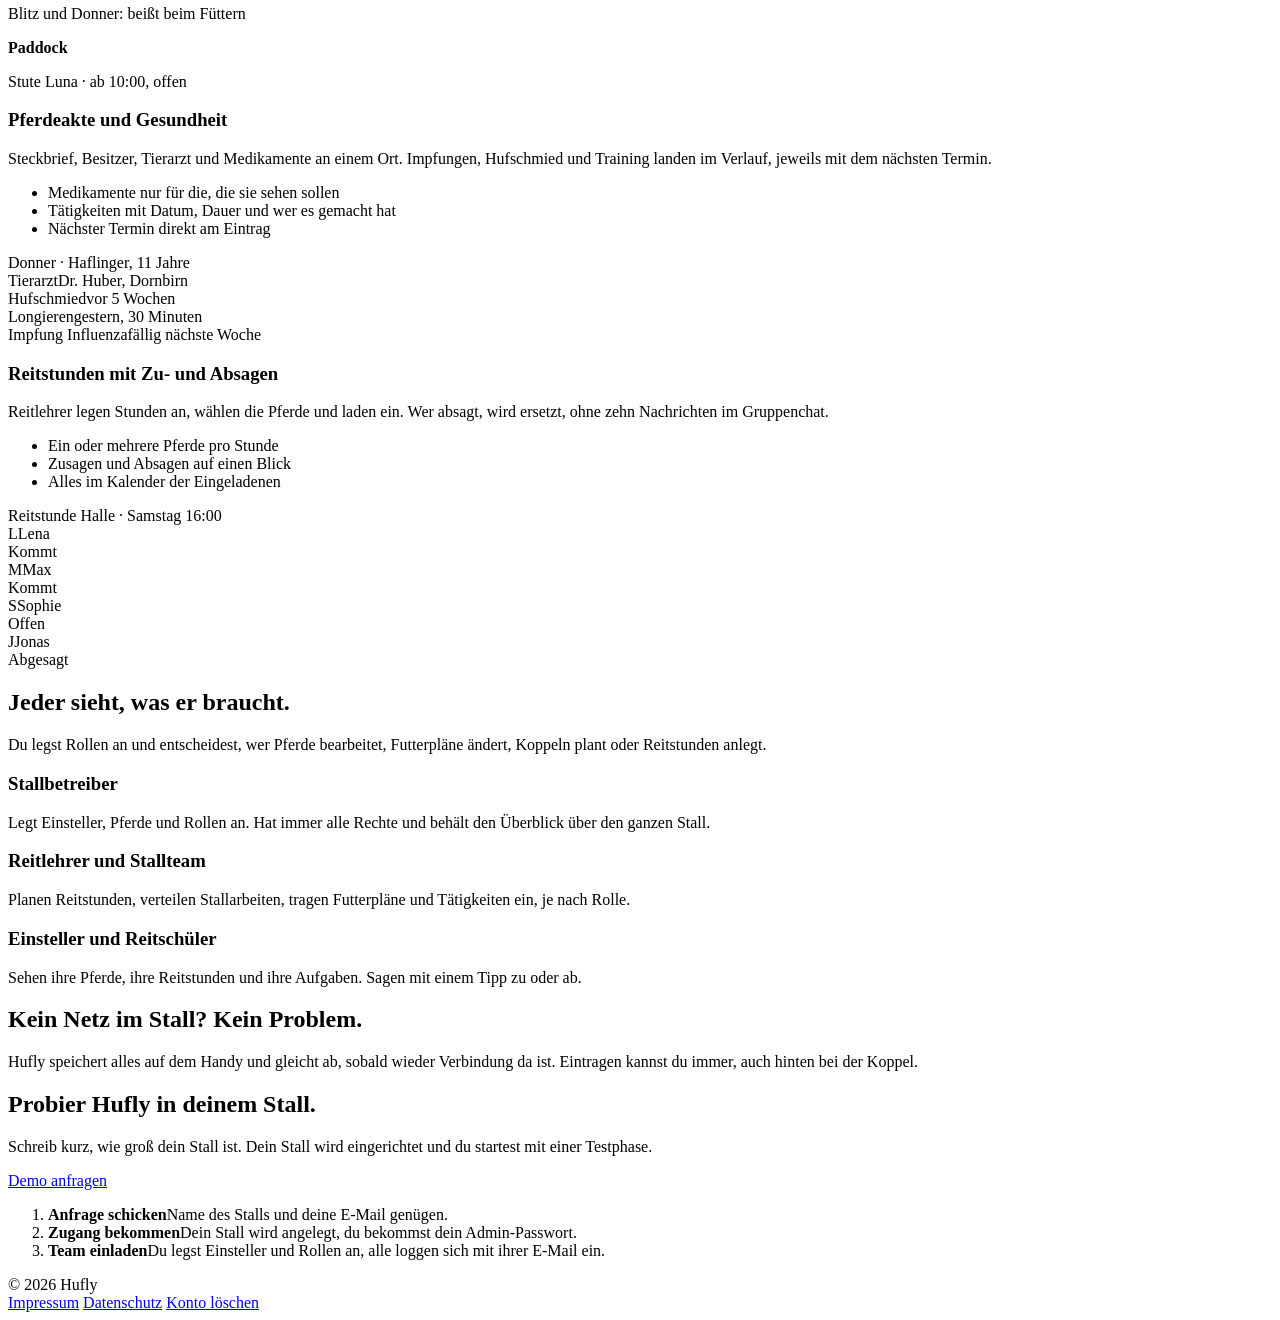
==== commit 80a87581: "Fill in Impressum and Datenschutz, operator details from .env The Impressum (private operator, no tr" ====
--- a/src/main/resources/static/index.html
+++ b/src/main/resources/static/index.html
@@ -225,15 +225,14 @@
     <div class="wrap">
       <div>
         <h2>Probier Hufly in deinem Stall.</h2>
-        <p class="section-intro">Schreib uns kurz, wie groß dein Stall ist. Wir richten deinen Stall ein und du startest mit einer Testphase.</p>
+        <p class="section-intro">Schreib kurz, wie groß dein Stall ist. Dein Stall wird eingerichtet und du startest mit einer Testphase.</p>
         <div class="actions contact-actions">
-          <!-- TODO: real contact address -->
           <a class="button" href="mailto:{{CONTACT_EMAIL}}?subject=Demo%20f%C3%BCr%20meinen%20Stall">Demo anfragen</a>
         </div>
       </div>
       <ol class="steps">
         <li><div><strong>Anfrage schicken</strong><span>Name des Stalls und deine E-Mail genügen.</span></div></li>
-        <li><div><strong>Zugang bekommen</strong><span>Wir legen deinen Stall an, du bekommst dein Admin-Passwort.</span></div></li>
+        <li><div><strong>Zugang bekommen</strong><span>Dein Stall wird angelegt, du bekommst dein Admin-Passwort.</span></div></li>
         <li><div><strong>Team einladen</strong><span>Du legst Einsteller und Rollen an, alle loggen sich mit ihrer E-Mail ein.</span></div></li>
       </ol>
     </div>
